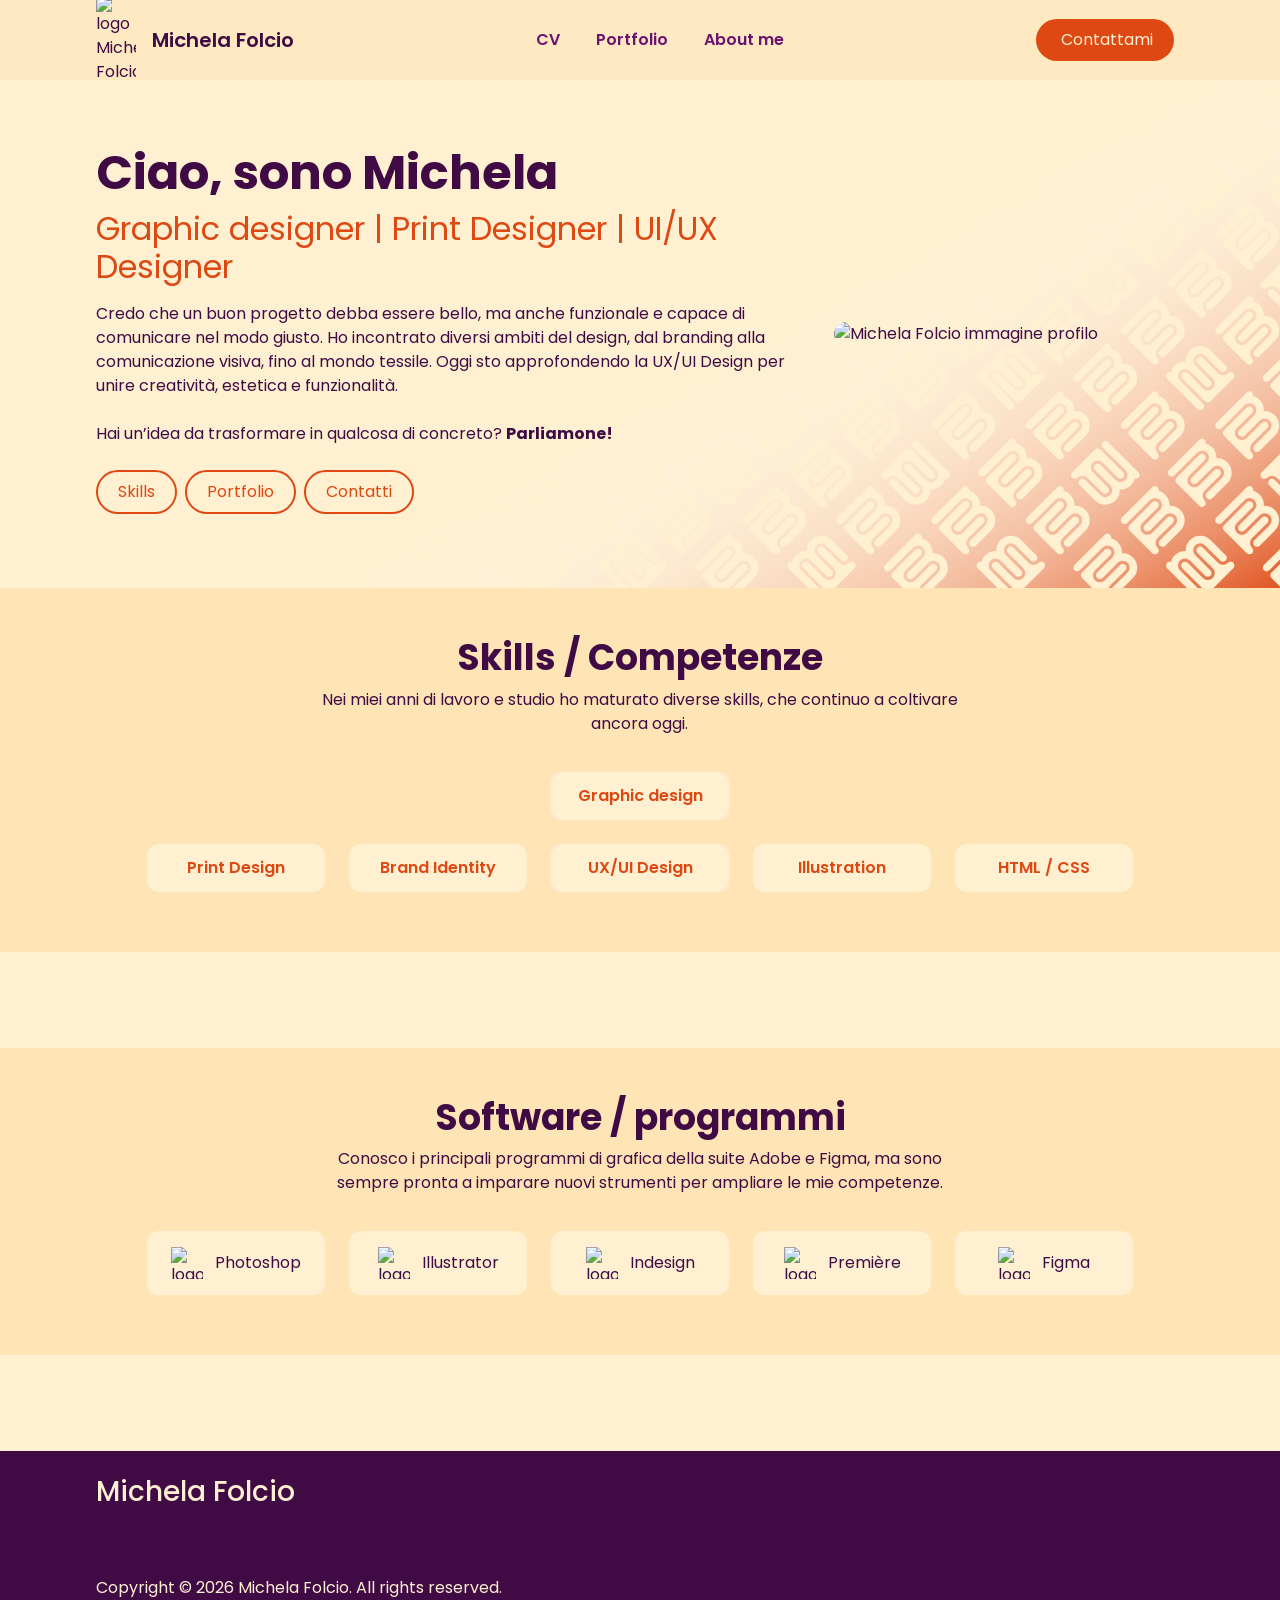
==== Index.html @ 8812cf01 "Aggiornamento portfolio" ====
<!DOCTYPE html>
<html lang="en">
<head>
    <meta charset="UTF-8">
    <meta name="viewport" content="width=device-width, initial-scale=1.0">
    
    <link href="https://cdn.jsdelivr.net/npm/bootstrap@5.3.8/dist/css/bootstrap.min.css" rel="stylesheet" integrity="sha384-sRIl4kxILFvY47J16cr9ZwB07vP4J8+LH7qKQnuqkuIAvNWLzeN8tE5YBujZqJLB" crossorigin="anonymous">

    <link rel="stylesheet" href="assets/scss/styles.css">
    <link rel="preconnect" href="https://fonts.googleapis.com">
    <link rel="preconnect" href="https://fonts.gstatic.com" crossorigin>
    <link href="https://fonts.googleapis.com/css2?family=Poppins:wght@400;600;800&display=swap" rel="stylesheet">
    
    <link rel="stylesheet" href="https://cdnjs.cloudflare.com/ajax/libs/font-awesome/7.0.1/css/all.min.css" integrity="sha512-2SwdPD6INVrV/lHTZbO2nodKhrnDdJK9/kg2XD1r9uGqPo1cUbujc+IYdlYdEErWNu69gVcYgdxlmVmzTWnetw==" crossorigin="anonymous" referrerpolicy="no-referrer" />
    
    <link rel="icon" type="image/png" sizes="16x16"  href="assets/img/favicon-16x16.png">
    <meta name="msapplication-TileColor" content="#ffffff">
    <meta name="theme-color" content="#ffffff">

    <title>Michela Folcio | Portfolio</title>


</head>
<body>
    
    <!-- NAVBAR -->
     <nav>
        <div class="left">
            <img src="assets/img/logo.svg" alt="logo Michela Folcio"/>
            <a href="Index.html">Michela Folcio</a>
        </div>

        <div class="vocimenu">
            <a href="cv/index.html">CV</a>
            <a href="portfolio/index.html">Portfolio</a>
            <a href="aboutme/index.html">About me</a>
        </div>

        <div class="right">

            <a href="#" class="btn mio-bottone">
                <span> <i class="fa-solid fa-envelope"></i> Contattami</span>
            </a>

        </div>

     </nav>

     <main>
        <!--SEZIONE1: Hero-->
        <section class="hero-section">
            <div class="text">
                <h1>Ciao, sono Michela</h1>
                <h2>Graphic designer | Print Designer | UI/UX Designer</h2>
                <p>Credo che un buon progetto debba essere bello, ma anche funzionale e capace di comunicare nel modo giusto.
                    Ho incontrato diversi ambiti del design, dal branding alla comunicazione visiva, fino al mondo tessile.
                    Oggi sto approfondendo la UX/UI Design per unire creatività, estetica e funzionalità. </br></br>

                    Hai un’idea da trasformare in qualcosa di concreto? <strong>Parliamone!</strong></p>
                <div class="links">
                    <a href="#skills">
                        <i class="fa-solid fa-pen"></i>
                        <span>Skills</span>
                    </a>
                    <a href="../portfolio/index.html">
                        <i class="fa-solid fa-briefcase"></i>
                        <span>Portfolio</span>
                    </a>
                    <a href="../contattami/index.html">
                        <i class="fa-solid fa-envelope"></i>
                        <span>Contatti</span>
                    </a>
                </div>
            </div>
            <div class="my-photo">
                <img src="assets/img/profilo lq.jpg" alt="Michela Folcio immagine profilo">
            </div>
        </section>

                <!--SEZIONE2: Skills-->
        <section id="skills" class="sezione-skills">
            <h2> Skills / Competenze </h2>
            <div class="text">
                Nei miei anni di lavoro e studio ho maturato diverse skills, che continuo a coltivare ancora oggi.
            </div>
            <div class="caselle">
                <div class="casella">
                    <h3>Graphic design</h3>
                </div>

            <div class="caselle">
                <div class="casella">
                    <h3>Print Design</h3>
                </div>

            <div class="caselle">
                <div class="casella">
                    <h3>Brand Identity</h3>
                </div>

            <div class="caselle">
                <div class="casella">
                    <h3>UX/UI Design</h3>
                </div>

            <div class="caselle">
                <div class="casella">
                    <h3>Illustration</h3>
                </div>

            <div class="caselle">
                <div class="casella">
                    <h3>HTML / CSS</h3>
                </div>

            </div>
        </section>

        <!--SEZIONE2: Skills-->
        <section id="skills" class="sezione-skills">
            <h2> Software / programmi </h2>
            <div class="text">
                Conosco i principali programmi di grafica della suite Adobe e Figma, ma sono sempre pronta a imparare nuovi strumenti per ampliare le mie competenze.
            </div>
            <div class="caselle">
                <div class="casella">
                    <img src="assets/img/photoshop.png" alt="logo photoshop"/>
                    <span>Photoshop</span>
                </div>

                <div class="casella">
                    <img src="assets/img/illustrator.png" alt="logo illustrator"/>
                    <span>Illustrator</span>
                </div>

                <div class="casella">
                    <img src="assets/img/indesign.png" alt="logo indesign"/>
                    <span>Indesign</span>
                </div>

                <div class="casella">
                    <img src="assets/img/premiere.png" alt="logo première"/>
                    <span>Première</span>
                </div>

                <div class="casella">
                    <img src="assets/img/figma.png" alt="logo figma"/>
                    <span>Figma</span>
                </div>

            </div>
        </section>


     </main>

    <!-- footer -->    
        <footer class="footer">
            <h3>Michela Folcio</h3>
            <div class="social-icons">
                <a href="https://www.instagram.com/mikyfolciodesigner/">
                    <i class="fa-brands fa-instagram"></i>
                </a>

                <a href="https://www.linkedin.com/in/michela-folcio-2abb16b8/">
                    <i class="fa-brands fa-linkedin"></i>
                </a>
                <a href="https://github.com/mikyfolcio">
                    <i class="fa-brands fa-github"></i>
                </a>
                <a href="https://www.behance.net/MichelaF">
                    <i class="fa-brands fa-behance"></i>
                </a>
                </div>
            <p>Copyright © 2026 Michela Folcio. All rights reserved.</p>
        </footer>

    <script src="https://cdn.jsdelivr.net/npm/bootstrap@5.3.8/dist/js/bootstrap.bundle.min.js" integrity="sha384-FKyoEForCGlyvwx9Hj09JcYn3nv7wiPVlz7YYwJrWVcXK/BmnVDxM+D2scQbITxI" crossorigin="anonymous"></script>
</body>
</html>
---- assets/scss/styles.css ----
/*generali*/
* {
  margin: 0;
  padding: 0;
  box-sizing: border-box;
}

h1, h2 {
  font-weight: 700;
}

/*____HOME____*/
html {
  scroll-behavior: smooth;
}

body {
  font-family: "Poppins", sans-serif;
  background-color: #fff0d2;
  color: #400b44;
  max-width: 1920px;
}

a {
  color: #6a1371;
  text-decoration: none;
}

/*NAVBAR*/
nav {
  display: flex;
  justify-content: space-between;
  align-items: center;
  padding: 0 96px;
  height: 80px;
  position: sticky;
  top: 0;
  background-color: #ffe9c2;
}
nav .vocimenu a {
  font-weight: 600;
  padding: 8px 16px;
}
nav .vocimenu a:hover {
  color: #DE4812;
}
nav .left a {
  color: #400b44;
  font-size: 20px;
  font-weight: 600;
}
nav .left {
  display: flex;
  justify-content: right;
  align-items: center;
  gap: 16px;
}
nav .left img {
  width: 40px;
}

nav .right a {
  color: #400b44;
  margin: 0 10px;
}
nav .right a:last-child {
  color: #fff0d2;
  background-color: #DE4812;
  padding: 8px 20px;
  border-radius: 999px;
}
nav .right a:last-child:hover {
  color: #fff0d2;
  background-color: #400b44;
}
nav .right a span {
  margin-left: 4px;
}
nav .right .mio-bottone {
  display: inline-flex;
  align-items: center;
  gap: 8px;
  white-space: nowrap;
  border-radius: 30px;
  padding: 10px 20px;
}

/* SEZIONE 1*/
.hero-section {
  display: flex;
  justify-content: space-between;
  align-items: center;
  padding: 64px 96px;
  gap: 40px;
  background-image: url("/assets/img/sfondotext-02.svg");
  background-repeat: no-repeat;
  background-position: right bottom;
  background-size: auto 120%;
}
.hero-section h1 {
  font-size: 48px;
}
.hero-section .text .links {
  margin-top: 24px;
}
.hero-section .text .links a {
  color: #DE4812;
  display: inline-block;
  padding: 8px 20px;
  border: 2px solid #DE4812;
  border-radius: 999px;
  margin-right: 4px;
  margin-bottom: 10px;
  transition: 0, 5s;
}
.hero-section .text .links a:hover {
  color: #400b44;
  border: 2px solid #400b44;
}
.hero-section .text {
  flex: 8;
}
.hero-section .text h2 {
  font-weight: 400;
  color: #DE4812;
}
.hero-section .text p {
  font-size: 16px;
  margin-top: 16px;
}
.hero-section .my-photo {
  flex: 4;
  display: flex;
  justify-content: right;
}
.hero-section .my-photo img {
  border-radius: 999px;
  width: 350px;
}

/*SEZIONE 2 skills */
.sezione-skills {
  padding: 48px 96px;
  margin-bottom: 96px;
  background-color: #ffe4b5;
}
.sezione-skills h2 {
  text-align: center;
  font-size: 36px;
  margin-bottom: 8px;
}
.sezione-skills .text {
  text-align: center;
  font-size: 16px;
  margin: 0 auto 24px;
  width: 60%;
  display: block;
}
.sezione-skills .caselle {
  display: flex;
  justify-content: center;
  flex-wrap: wrap;
}
.sezione-skills .caselle .casella {
  display: flex;
  justify-content: center;
  align-items: center;
  width: 178px;
  padding: 16px 24px;
  margin: 12px;
  background-color: #fff0d2;
  border-radius: 12px;
  gap: 12px;
}
.sezione-skills .caselle .casella img {
  width: 32px;
  height: 32px;
  -o-object-fit: contain;
     object-fit: contain;
}
.sezione-skills .caselle .casella h3 {
  font-size: 16px;
  font-weight: 600;
  color: #DE4812;
  margin: 0;
  line-height: 1;
}

/*footer*/
.footer {
  padding: 24px 96px;
  background-color: #400b44;
  color: #fff0d2;
}
.footer .social-icons {
  padding: 8px 0;
  display: flex;
  gap: 0px;
}
.footer .social-icons a {
  width: 44px;
  height: 44px;
  display: flex;
  align-items: center;
}
.footer .social-icons i {
  color: #fff0d2;
}
.footer .social-icons i:hover {
  color: #DE4812;
}

/*____CONTATTI____*/
#contattimain {
  padding: 48px 96px;
  margin-bottom: 96px;
  background-color: #ffe4b5;
  display: flex;
  gap: 40px;
}
#contattimain h2 {
  font-size: 36px;
  padding-bottom: 24px;
}

.sezione-contatti {
  margin: 48px auto;
  width: 50%;
}
.sezione-contatti .group {
  display: flex;
  flex-direction: column;
  width: 100%;
}
.sezione-contatti .group .text {
  flex: 3;
}
.sezione-contatti .group form {
  flex: 3;
  display: flex;
  flex-direction: column;
}
.sezione-contatti .group form input, .sezione-contatti .group form textarea {
  font-family: "Poppins", sans-serif;
  border: 2px solid rgb(175, 151, 197);
  padding: 12px;
  margin-bottom: 15px;
  border-radius: 12px;
  outline: none;
  resize: none;
}
.sezione-contatti .group form button {
  font-size: 16px;
  font-family: "Poppins", sans-serif;
  color: #fff0d2;
  background-color: #DE4812;
  border: none;
  height: 50px;
  cursor: pointer;
  border-radius: 12px;
  transition: 0.1s;
}
.sezione-contatti .group form button:hover {
  filter: brightness(0.9);
}

.sezione-social {
  flex: 1;
  margin: 48px auto;
}
.sezione-social a {
  color: #DE4812;
  font-size: 44px;
  transition: 0.1s;
}
.sezione-social a:hover {
  color: #400b44;
}

/*____PORTFOLIO____*/
#sezione-works {
  padding: 48px 96px;
  margin-bottom: 96px;
}
#sezione-works h2 {
  padding: 20px 0;
}
#sezione-works {
  background-image: url("/assets/img/sfondotext-03.png");
  background-repeat: no-repeat;
  background-position: right top;
  background-size: auto 15%;
}

#works h1 {
  padding: 48px 0;
}

.portfolio-slider {
  padding: 48px 0;
  display: flex;
  align-items: center;
  gap: 15px;
}

.portfolio-prev,
.portfolio-next {
  flex-shrink: 0;
  width: 40px;
  height: 40px;
  border-radius: 50%;
  background: #DE4812;
  color: white;
  font-size: 16px;
  font-weight: bold;
  line-height: 1;
  cursor: pointer;
  display: flex;
  align-items: center;
  justify-content: center;
  border: none;
}

.portfolio-prev:disabled,
.portfolio-next:disabled {
  opacity: 0.3;
  cursor: default;
}

.portfolio-track {
  display: flex;
  flex-wrap: nowrap;
  gap: 20px;
  overflow-x: auto;
  overflow-y: hidden;
  scroll-behavior: smooth;
  scrollbar-width: none;
}

.portfolio-track::-webkit-scrollbar {
  display: none;
}

.portfolio-item {
  flex: 0 0 calc((100% - 100px) / 6);
}

.portfolio-item img {
  width: 100%;
}

#graphic-design {
  padding: 48px 0;
}
#graphic-design .container {
  padding: 48px 0;
}

#branding {
  padding: 0 0 48px 0;
}
#branding .container {
  padding: 48px 0;
}

#print-design {
  padding: 0 0 48px 0;
}
#print-design .container {
  padding: 48px 0;
}

#uxuidesign {
  padding: 0 0 48px 0;
}
#uxuidesign .container {
  padding: 48px 0;
}

.project-card {
  width: 100%;
  overflow: hidden;
}

.project-card img {
  display: block;
  width: 100%;
  height: auto;
}

@media (max-width: 991px) {
  .portfolio-item {
    flex: 0 0 calc((100% - 40px) / 3);
  }
}
@media (max-width: 767px) {
  .portfolio-item {
    flex: 0 0 calc((100% - 20px) / 2);
  }
}
/*____CV____*/
#cv {
  background-image: url("/assets/img/sfondotext-03.png");
  background-repeat: no-repeat;
  background-position: right top;
  background-size: auto 39%;
}
#cv .cv-container {
  padding: 48px 96px;
}
#cv .cv-container h2 {
  color: #DE4812;
  padding: 4px 0;
}
#cv .cv-container p {
  padding: 4px 0;
}
#cv .cv-container p.data {
  color: #DE4812;
  font-weight: 600;
}
#cv .cv-container h3 {
  font-weight: 600;
  font-size: 20px;
}
#cv .cv-container h4 {
  padding-bottom: 8px;
  font-weight: 400;
  font-size: 16px;
}

.blocco {
  margin: 48px 0;
}

/* MEDIA QUERIES */
@media (max-width: 992px) {
  /*sezione1*/
  .hero-section {
    flex-direction: column-reverse;
  }
  .hero-section h1 {
    font-size: 32px;
  }
  .my-photo img {
    width: 200px;
  }
  /*sezione-contatti*/
  #contattimain {
    flex-direction: column;
  }
  .sezione-contatti {
    width: 100%;
  }
  .sezione-contatti .group {
    flex-direction: column;
  }
}
@media (max-width: 768px) {
  /*navbar*/
  nav {
    padding: 0 20px;
  }
  nav .right a {
    font-size: 22px;
  }
  nav .right a:last-child {
    color: #400b44;
    background-color: transparent;
    padding: 0;
  }
  nav .right a span {
    display: none;
  }
  /*hero*/
  .hero-section {
    padding: 16px 32px;
  }
  .hero-section .text h1 {
    font-size: 24px;
  }
  /*skill section*/
  .sezione-skills {
    padding: 16px 32px;
  }
  .sezione-skills h2 {
    font-size: 24px;
  }
  .sezione-skills .caselle .casella span {
    font-size: 14px;
  }
  .sezione-skills .caselle .skill {
    color: #DE4812;
  }
  /*sezione contatti*/
  .sezione-contatti {
    padding: 0 32px;
  }
  .sezione-contatti h2 {
    font-size: 24px;
  }
}/*# sourceMappingURL=styles.css.map */
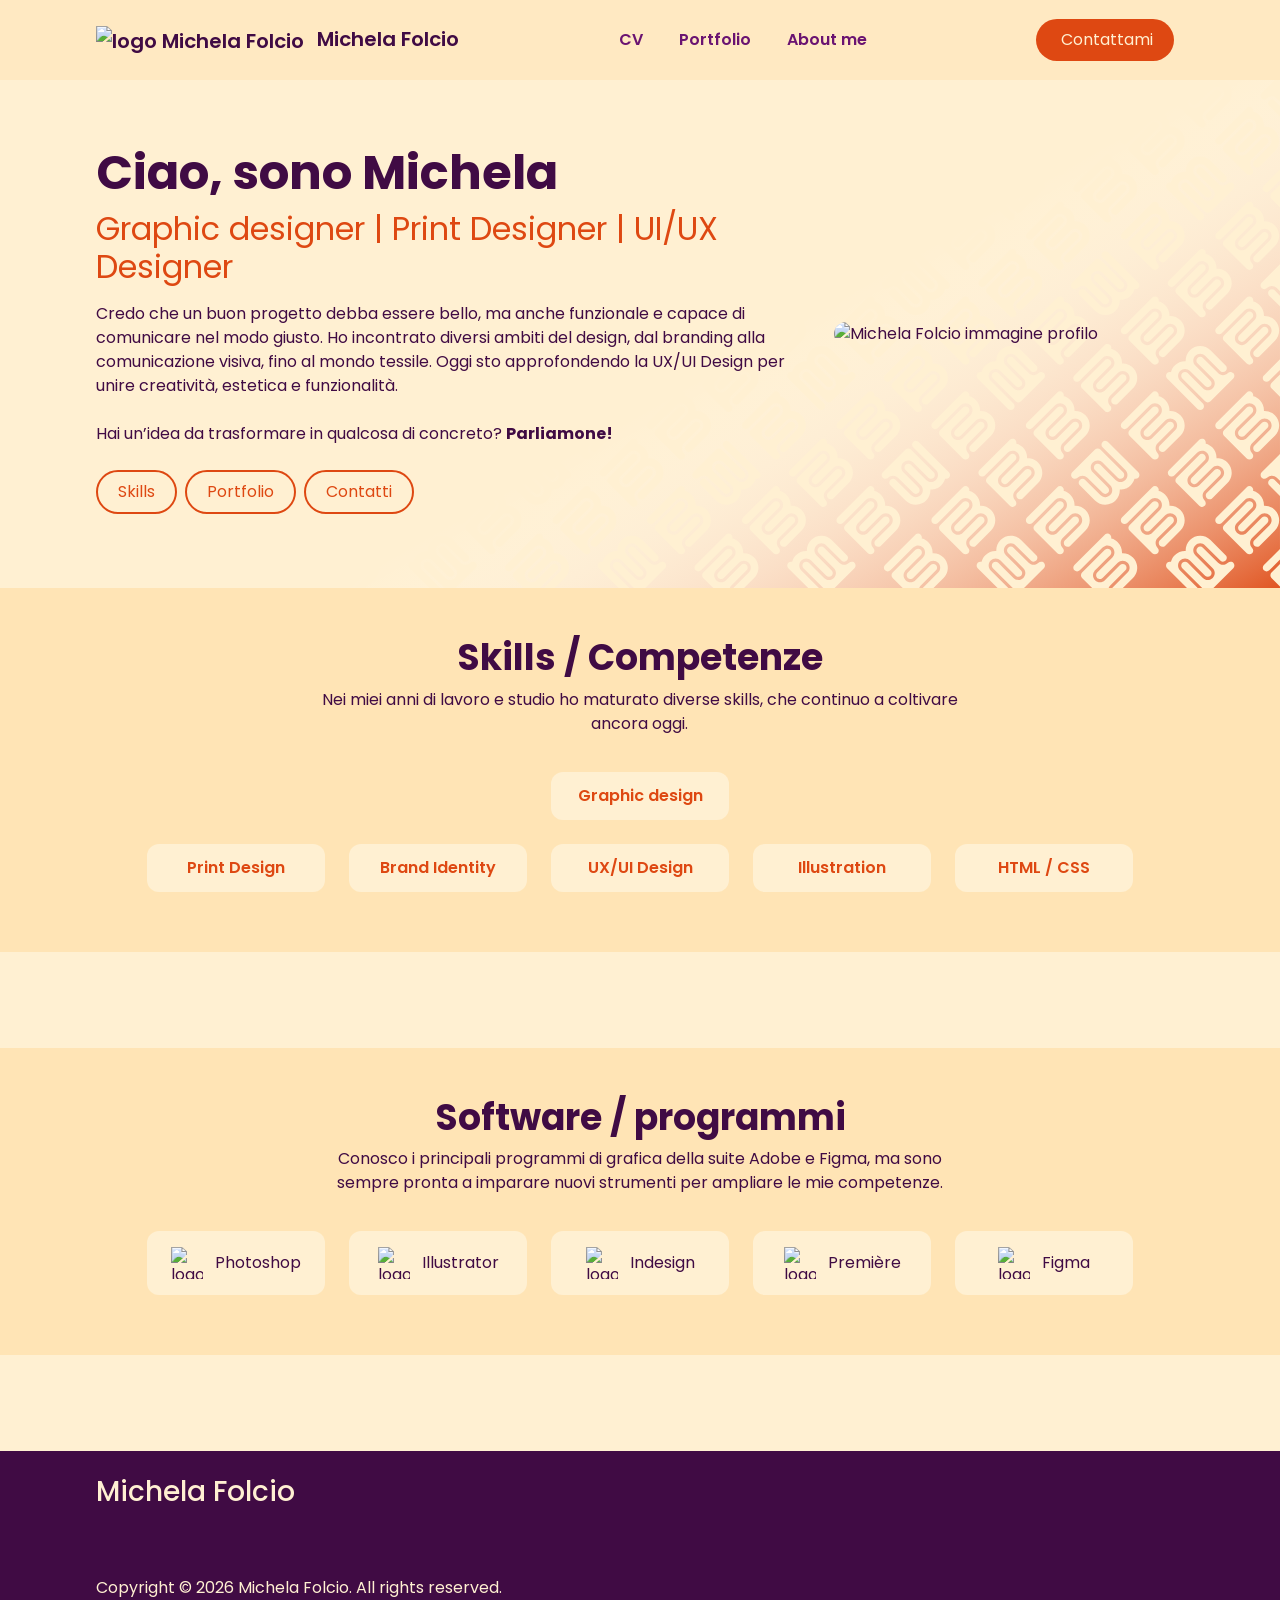
==== commit 1c8577db: "Aggiornamenti img" ====
--- a/Index.html
+++ b/Index.html
@@ -13,9 +13,15 @@
     
     <link rel="stylesheet" href="https://cdnjs.cloudflare.com/ajax/libs/font-awesome/7.0.1/css/all.min.css" integrity="sha512-2SwdPD6INVrV/lHTZbO2nodKhrnDdJK9/kg2XD1r9uGqPo1cUbujc+IYdlYdEErWNu69gVcYgdxlmVmzTWnetw==" crossorigin="anonymous" referrerpolicy="no-referrer" />
     
-    <link rel="icon" type="image/png" sizes="16x16"  href="assets/img/favicon-16x16.png">
+    <link rel="icon" type="image/png" sizes="16x16"  href="/assets/img/favicon-16x16.png">
     <meta name="msapplication-TileColor" content="#ffffff">
     <meta name="theme-color" content="#ffffff">
+
+    <meta property="og:title" content="Michela Folcio — Graphic Designer">
+    <meta property="og:description" content="Sito portfolio di Michela Folcio, graphic designer.">
+    <meta property="og:image" content="/assets/img/imgopengraph.png">
+    <meta property="og:url" content="https://www.tuosito.it/">
+    <meta property="og:type" content="website">
 
     <title>Michela Folcio | Portfolio</title>
 
@@ -26,8 +32,9 @@
     <!-- NAVBAR -->
      <nav>
         <div class="left">
-            <img src="assets/img/logo.svg" alt="logo Michela Folcio"/>
-            <a href="Index.html">Michela Folcio</a>
+            <a href="Index.html">
+            <img src="/assets/img/logo.svg" alt="logo Michela Folcio"/>
+            Michela Folcio</a>
         </div>
 
         <div class="vocimenu">
@@ -38,7 +45,7 @@
 
         <div class="right">
 
-            <a href="#" class="btn mio-bottone">
+            <a href="/contattami/index.html" class="btn mio-bottone">
                 <span> <i class="fa-solid fa-envelope"></i> Contattami</span>
             </a>
 
@@ -58,15 +65,15 @@
 
                     Hai un’idea da trasformare in qualcosa di concreto? <strong>Parliamone!</strong></p>
                 <div class="links">
-                    <a href="#skills">
+                    <a href="#skills" class="btn btn-primary">
                         <i class="fa-solid fa-pen"></i>
                         <span>Skills</span>
                     </a>
-                    <a href="../portfolio/index.html">
+                    <a href="../portfolio/index.html" class="btn btn-primary">
                         <i class="fa-solid fa-briefcase"></i>
                         <span>Portfolio</span>
                     </a>
-                    <a href="../contattami/index.html">
+                    <a href="../contattami/index.html" class="btn btn-primary">
                         <i class="fa-solid fa-envelope"></i>
                         <span>Contatti</span>
                     </a>
--- a/assets/scss/styles.css
+++ b/assets/scss/styles.css
@@ -57,6 +57,7 @@
 }
 nav .left img {
   width: 40px;
+  margin-right: 8px;
 }
 
 nav .right a {
@@ -112,6 +113,7 @@
   margin-right: 4px;
   margin-bottom: 10px;
   transition: 0, 5s;
+  background-color: transparent;
 }
 .hero-section .text .links a:hover {
   color: #400b44;
@@ -263,6 +265,11 @@
 .sezione-contatti .group form button:hover {
   filter: brightness(0.9);
 }
+.sezione-contatti #form-message {
+  margin-top: 16px;
+  font-size: 16px;
+  text-align: center;
+}
 
 .sezione-social {
   flex: 1;
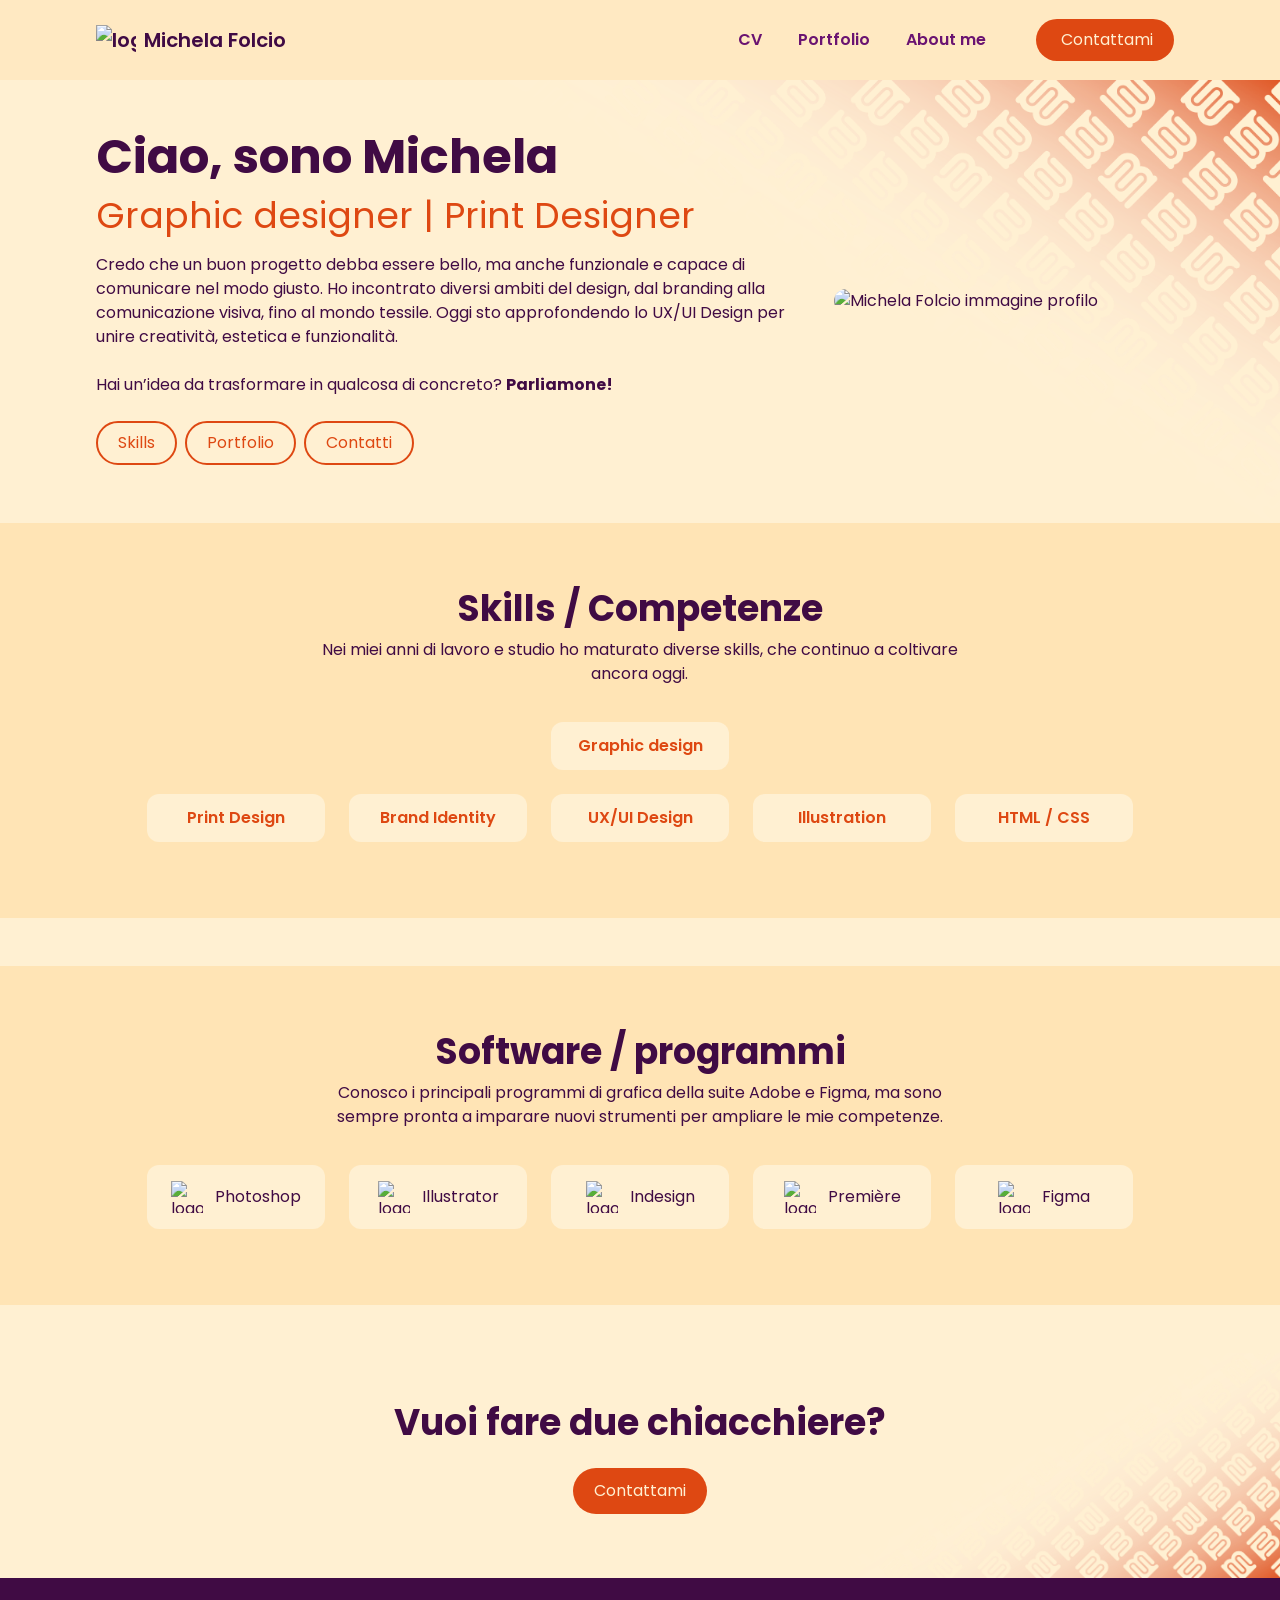
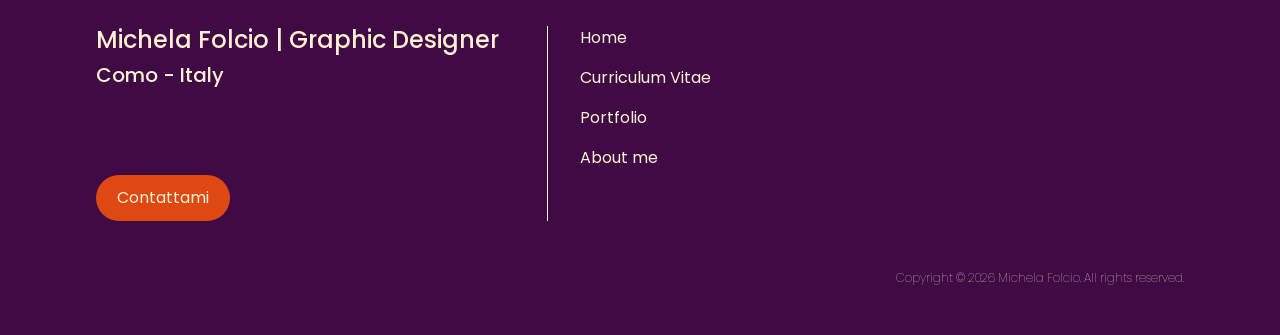
==== commit 4a8ebce1: "modifiche footer e queries" ====
--- a/Index.html
+++ b/Index.html
@@ -32,25 +32,27 @@
     <!-- NAVBAR -->
      <nav>
         <div class="left">
-            <a href="Index.html">
+            <a class="navbar-brand" href="Index.html">
             <img src="/assets/img/logo.svg" alt="logo Michela Folcio"/>
-            Michela Folcio</a>
+            <p>Michela Folcio</p></a>
         </div>
 
-        <div class="vocimenu">
-            <a href="cv/index.html">CV</a>
-            <a href="portfolio/index.html">Portfolio</a>
-            <a href="aboutme/index.html">About me</a>
+        <button class="mobile-menu-toggle" type="button" aria-expanded="false" aria-controls="site-menu">
+            <i class="fa-solid fa-bars"></i>
+        </button>
+
+        <div class="nav-menu" id="site-menu">
+            <div class="vocimenu">
+                <a href="cv/index.html">CV</a>
+                <a href="portfolio/index.html">Portfolio</a>
+                <a href="aboutme/index.html">About me</a>
+            </div>
+            <div class="bottone-contatti">
+                <a href="/contattami/index.html" class="btn mio-bottone">
+                    <span><i class="fa-solid fa-envelope"></i> Contattami</span>
+                </a>
+            </div>
         </div>
-
-        <div class="right">
-
-            <a href="/contattami/index.html" class="btn mio-bottone">
-                <span> <i class="fa-solid fa-envelope"></i> Contattami</span>
-            </a>
-
-        </div>
-
      </nav>
 
      <main>
@@ -58,10 +60,10 @@
         <section class="hero-section">
             <div class="text">
                 <h1>Ciao, sono Michela</h1>
-                <h2>Graphic designer | Print Designer | UI/UX Designer</h2>
+                <h2 id="sottotitolo">Graphic designer | Print Designer</h2>
                 <p>Credo che un buon progetto debba essere bello, ma anche funzionale e capace di comunicare nel modo giusto.
                     Ho incontrato diversi ambiti del design, dal branding alla comunicazione visiva, fino al mondo tessile.
-                    Oggi sto approfondendo la UX/UI Design per unire creatività, estetica e funzionalità. </br></br>
+                    Oggi sto approfondendo lo UX/UI Design per unire creatività, estetica e funzionalità. </br></br>
 
                     Hai un’idea da trasformare in qualcosa di concreto? <strong>Parliamone!</strong></p>
                 <div class="links">
@@ -158,30 +160,61 @@
             </div>
         </section>
 
+        <section id="contatti" class="contatti">
+            <h2> Vuoi fare due chiacchiere? </h2>
+        
+            <div class="bottone-contatti">
+                <a href="/contattami/index.html" class="btn mio-bottone">
+                <span> <i class="fa-solid fa-envelope"></i> Contattami</span>
+                </a>
+            </div>
+
 
      </main>
 
     <!-- footer -->    
         <footer class="footer">
-            <h3>Michela Folcio</h3>
-            <div class="social-icons">
-                <a href="https://www.instagram.com/mikyfolciodesigner/">
-                    <i class="fa-brands fa-instagram"></i>
+            <div class="footer-left">
+                <h4>Michela Folcio | Graphic Designer</h4>
+                <h5>Como - Italy</h5>
+                
+                <div class="social-icons">
+                    <a href="https://www.instagram.com/mikyfolciodesigner/">
+                        <i class="fa-brands fa-instagram"></i>
+                    </a>
+
+                    <a href="https://www.linkedin.com/in/michela-folcio-2abb16b8/">
+                        <i class="fa-brands fa-linkedin"></i>
+                    </a>
+
+                    <a href="https://github.com/mikyfolcio">
+                        <i class="fa-brands fa-github"></i>
+                    </a>
+
+                    <a href="https://www.behance.net/MichelaF">
+                        <i class="fa-brands fa-behance"></i>
+                    </a>
+                </div>
+
+                                <div class="bottone-contatti-footer">
+                <a href="/contattami/index.html" class="btn mio-bottone">
+                <span> <i class="fa-solid fa-envelope"></i> Contattami</span>
                 </a>
-
-                <a href="https://www.linkedin.com/in/michela-folcio-2abb16b8/">
-                    <i class="fa-brands fa-linkedin"></i>
-                </a>
-                <a href="https://github.com/mikyfolcio">
-                    <i class="fa-brands fa-github"></i>
-                </a>
-                <a href="https://www.behance.net/MichelaF">
-                    <i class="fa-brands fa-behance"></i>
-                </a>
-                </div>
-            <p>Copyright © 2026 Michela Folcio. All rights reserved.</p>
+            </div>
+
+
+            </div>
+
+            <div class="footer-right">
+                <a href="/Index.html"> Home </a>
+                <a href="/cv/index.html"> Curriculum Vitae </a>
+                <a href="/portfolio/index.html"> Portfolio </a>
+                <a href="/aboutme/index.html"> About me </a>
+            </div>
+            <p class="copyright">Copyright © 2026 Michela Folcio. All rights reserved.</p>
         </footer>
 
     <script src="https://cdn.jsdelivr.net/npm/bootstrap@5.3.8/dist/js/bootstrap.bundle.min.js" integrity="sha384-FKyoEForCGlyvwx9Hj09JcYn3nv7wiPVlz7YYwJrWVcXK/BmnVDxM+D2scQbITxI" crossorigin="anonymous"></script>
+    <script src="assets/javascript/script.js"></script>
 </body>
 </html> 
--- a/assets/scss/styles.css
+++ b/assets/scss/styles.css
@@ -9,7 +9,6 @@
   font-weight: 700;
 }
 
-/*____HOME____*/
 html {
   scroll-behavior: smooth;
 }
@@ -37,47 +36,67 @@
   top: 0;
   background-color: #ffe9c2;
 }
+nav .nav-menu {
+  display: flex;
+  align-items: center;
+  gap: 24px;
+}
+nav .mobile-menu-toggle {
+  display: none;
+}
 nav .vocimenu a {
   font-weight: 600;
   padding: 8px 16px;
 }
 nav .vocimenu a:hover {
   color: #DE4812;
+  background-color: #ffdc9f;
+  border-radius: 24px;
+}
+nav .left {
+  display: flex;
+  justify-content: right;
+  align-items: center;
+  gap: 16px;
+}
+nav .left .navbar-brand {
+  display: flex;
+  align-items: center;
+  flex-direction: row;
+  height: 100%;
+}
+nav .left .navbar-brand p {
+  display: flex;
+  align-items: center;
+  margin: 0;
 }
 nav .left a {
   color: #400b44;
   font-size: 20px;
   font-weight: 600;
 }
-nav .left {
-  display: flex;
-  justify-content: right;
-  align-items: center;
-  gap: 16px;
-}
 nav .left img {
   width: 40px;
   margin-right: 8px;
 }
 
-nav .right a {
-  color: #400b44;
+nav .bottone-contatti a {
   margin: 0 10px;
 }
-nav .right a:last-child {
+nav .bottone-contatti a:last-child {
   color: #fff0d2;
   background-color: #DE4812;
   padding: 8px 20px;
   border-radius: 999px;
 }
-nav .right a:last-child:hover {
+nav .bottone-contatti a:last-child:hover {
   color: #fff0d2;
   background-color: #400b44;
 }
-nav .right a span {
+nav .bottone-contatti a span {
   margin-left: 4px;
 }
-nav .right .mio-bottone {
+nav .bottone-contatti .mio-bottone {
   display: inline-flex;
   align-items: center;
   gap: 8px;
@@ -86,20 +105,36 @@
   padding: 10px 20px;
 }
 
-/* SEZIONE 1*/
+/*___MAIN___*/
+section {
+  padding: 48px 96px;
+}
+section #sottotitolo {
+  text-align: left;
+}
+section h2 {
+  font-size: 36px;
+  margin-bottom: 8px;
+  text-align: left;
+}
+
+/* HOME - SEZIONE 1*/
 .hero-section {
   display: flex;
   justify-content: space-between;
   align-items: center;
-  padding: 64px 96px;
   gap: 40px;
-  background-image: url("/assets/img/sfondotext-02.svg");
+  margin-top: 0px;
+  background-image: url("/assets/img/sfondotext-03.png");
   background-repeat: no-repeat;
-  background-position: right bottom;
+  background-position: right top;
   background-size: auto 120%;
 }
 .hero-section h1 {
   font-size: 48px;
+}
+.hero-section h2 {
+  align-items: center;
 }
 .hero-section .text .links {
   margin-top: 24px;
@@ -134,22 +169,34 @@
   flex: 4;
   display: flex;
   justify-content: right;
+  align-items: center;
 }
 .hero-section .my-photo img {
   border-radius: 999px;
   width: 350px;
 }
-
-/*SEZIONE 2 skills */
+.hero-section .fotoaboutme {
+  flex: 0 0 33.333%;
+  max-width: 33.333%;
+  min-width: 0;
+  display: flex;
+  justify-content: right;
+  align-items: center;
+}
+.hero-section .fotoaboutme img {
+  width: 100%;
+  max-width: 100%;
+  height: auto;
+}
+
+/*HOME - SEZIONE 2 skills */
 .sezione-skills {
-  padding: 48px 96px;
-  margin-bottom: 96px;
+  margin-bottom: 48px;
+  padding: 64px 96px;
   background-color: #ffe4b5;
 }
 .sezione-skills h2 {
   text-align: center;
-  font-size: 36px;
-  margin-bottom: 8px;
 }
 .sezione-skills .text {
   text-align: center;
@@ -188,31 +235,107 @@
   line-height: 1;
 }
 
-/*footer*/
+.contatti {
+  display: flex;
+  flex-direction: column;
+  align-items: center;
+  margin-top: 24px;
+  background-image: url("/assets/img/sfondotext-02.png");
+  background-repeat: no-repeat;
+  background-position: right bottom;
+  background-size: auto 140%;
+}
+.contatti a {
+  color: white;
+}
+
+.contatti .bottone-contatti {
+  display: flex;
+  align-items: center;
+  justify-content: center;
+  text-align: center;
+  margin: 16px;
+}
+.contatti .bottone-contatti .mio-bottone {
+  display: inline-flex;
+  align-items: center;
+  justify-content: center;
+  gap: 8px;
+  white-space: nowrap;
+  color: #fff0d2;
+  background-color: #DE4812;
+  padding: 10px 20px;
+  border-radius: 30px;
+}
+.contatti .bottone-contatti .mio-bottone:hover {
+  color: #fff0d2;
+  background-color: #6a1371;
+}
+
+/*___FOOTER___*/
 .footer {
-  padding: 24px 96px;
+  padding: 48px 96px;
   background-color: #400b44;
   color: #fff0d2;
-}
-.footer .social-icons {
-  padding: 8px 0;
+  display: flex;
+  flex-direction: row;
+  flex-wrap: wrap;
+  gap: 48px;
+}
+
+.footer-right {
+  display: flex;
+  flex-direction: column;
+  gap: 16px;
+  border-left: 1px solid #fff0d2;
+  padding: 0 32px;
+}
+.footer-right a {
+  color: #fff0d2;
+}
+.footer-right a:hover {
+  color: #ff8133;
+}
+
+.copyright {
+  flex-basis: 100%;
+  margin: 0;
+  font-size: 12px;
+  font-weight: 100;
+  text-align: right;
+}
+
+.footer-left .bottone-contatti-footer .mio-bottone {
+  display: inline-flex;
+  align-items: center;
+  gap: 8px;
+  white-space: nowrap;
+  color: #fff0d2;
+  background-color: #DE4812;
+  padding: 10px 20px;
+  border-radius: 30px;
+}
+.footer-left .bottone-contatti-footer .mio-bottone:hover {
+  color: #fff0d2;
+  background-color: #6a1371;
+}
+
+.social-icons {
+  margin: 32px 0;
   display: flex;
   gap: 0px;
 }
-.footer .social-icons a {
-  width: 44px;
-  height: 44px;
-  display: flex;
-  align-items: center;
-}
-.footer .social-icons i {
-  color: #fff0d2;
-}
-.footer .social-icons i:hover {
-  color: #DE4812;
-}
-
-/*____CONTATTI____*/
+.social-icons i {
+  padding-right: 24px;
+  color: #fff0d2;
+  width: 100%;
+  height: 100%;
+}
+.social-icons i:hover {
+  color: #ff8133;
+}
+
+/*____ PAGINA_CONTATTI____*/
 #contattimain {
   padding: 48px 96px;
   margin-bottom: 96px;
@@ -284,9 +407,9 @@
   color: #400b44;
 }
 
-/*____PORTFOLIO____*/
+/*____ PAGINA_PORTFOLIO____*/
 #sezione-works {
-  padding: 48px 96px;
+  padding: 48px 0;
   margin-bottom: 96px;
 }
 #sezione-works h2 {
@@ -378,7 +501,7 @@
 }
 
 #uxuidesign {
-  padding: 0 0 48px 0;
+  padding: 48px 96px;
 }
 #uxuidesign .container {
   padding: 48px 0;
@@ -395,17 +518,7 @@
   height: auto;
 }
 
-@media (max-width: 991px) {
-  .portfolio-item {
-    flex: 0 0 calc((100% - 40px) / 3);
-  }
-}
-@media (max-width: 767px) {
-  .portfolio-item {
-    flex: 0 0 calc((100% - 20px) / 2);
-  }
-}
-/*____CV____*/
+/*____PAGINA_CV____*/
 #cv {
   background-image: url("/assets/img/sfondotext-03.png");
   background-repeat: no-repeat;
@@ -413,11 +526,12 @@
   background-size: auto 39%;
 }
 #cv .cv-container {
-  padding: 48px 96px;
+  padding: 48px 0;
 }
 #cv .cv-container h2 {
   color: #DE4812;
   padding: 4px 0;
+  text-align: left;
 }
 #cv .cv-container p {
   padding: 4px 0;
@@ -440,9 +554,14 @@
   margin: 48px 0;
 }
 
+/*___PAGINA - ABOUTME___*/
+.titoletto {
+  margin-top: 48px;
+}
+
 /* MEDIA QUERIES */
 @media (max-width: 992px) {
-  /*sezione1*/
+  /*HOME - sezione1*/
   .hero-section {
     flex-direction: column-reverse;
   }
@@ -452,7 +571,14 @@
   .my-photo img {
     width: 200px;
   }
-  /*sezione-contatti*/
+  .fotoaboutme {
+    flex: 0 0 auto;
+    max-width: 100%;
+  }
+  .fotoaboutme img {
+    width: 200px;
+  }
+  /*HOME - sezione-contatti*/
   #contattimain {
     flex-direction: column;
   }
@@ -461,35 +587,119 @@
   }
   .sezione-contatti .group {
     flex-direction: column;
+  }
+  /*PAGINA - PORTFOLIO*/
+  .portfolio-item {
+    flex: 0 0 calc((100% - 40px) / 3);
   }
 }
 @media (max-width: 768px) {
   /*navbar*/
   nav {
     padding: 0 20px;
-  }
-  nav .right a {
-    font-size: 22px;
-  }
-  nav .right a:last-child {
+    position: sticky;
+  }
+  nav .left {
+    position: absolute;
+    left: 50%;
+    transform: translateX(-50%);
+  }
+  nav .mobile-menu-toggle {
+    display: block;
+    margin-left: auto;
+    border: 0;
+    padding: 8px;
     color: #400b44;
     background-color: transparent;
+    font-size: 22px;
+    cursor: pointer;
+  }
+  nav .nav-menu {
+    display: none;
+    position: absolute;
+    top: 80px;
+    left: 0;
+    right: 0;
+    z-index: 10;
+    flex-direction: column;
+    align-items: stretch;
+    gap: 8px;
+    padding: 20px;
+    background-color: #ffe9c2;
+    box-shadow: 0 8px 16px rgba(64, 11, 68, 0.12);
+  }
+  nav.menu-open .nav-menu {
+    display: flex;
+  }
+  nav .vocimenu {
+    display: flex;
+    flex-direction: column;
+    gap: 8px;
+  }
+  nav .vocimenu a {
+    padding: 8px 0;
+  }
+  nav .left .navbar-brand p {
+    display: none;
+  }
+  nav .bottone-contatti a {
+    display: inline-flex;
+    margin: 0;
+  }
+  .footer {
+    padding: 32px;
+    flex-direction: column;
+    gap: 32px;
+  }
+  .footer .footer-left,
+  .footer .footer-right {
+    width: 100%;
+  }
+  .footer .footer-left .bottone-contatti-footer {
+    width: 100%;
+  }
+  .footer .footer-left .bottone-contatti-footer .mio-bottone {
+    display: flex;
+    width: 100%;
+    justify-content: center;
+  }
+  .footer .footer-right {
+    border-left: 0;
     padding: 0;
   }
-  nav .right a span {
-    display: none;
-  }
-  /*hero*/
-  .hero-section {
+  /*HOME - sezione1*/
+  section {
     padding: 16px 32px;
   }
-  .hero-section .text h1 {
+  #contattimain,
+  #uxuidesign {
+    padding: 16px 32px;
+  }
+  .contatti .bottone-contatti {
+    width: 100%;
+    margin: 16px 0;
+  }
+  .contatti .bottone-contatti .mio-bottone {
+    width: 100%;
+  }
+  .sezione-skills {
+    padding: 32px;
+  }
+  .sezione-skills .text {
+    width: 100%;
+    margin-left: 0;
+    margin-right: 0;
+  }
+  .text {
+    text-align: left;
+    font-size: 14px;
+    width: 100%;
+    display: block;
+  }
+  h1 {
     font-size: 24px;
   }
-  /*skill section*/
-  .sezione-skills {
-    padding: 16px 32px;
-  }
+  /*HOME - sezione skills*/
   .sezione-skills h2 {
     font-size: 24px;
   }
@@ -499,11 +709,15 @@
   .sezione-skills .caselle .skill {
     color: #DE4812;
   }
-  /*sezione contatti*/
+  /*PAGINA - CONTATTI*/
   .sezione-contatti {
     padding: 0 32px;
   }
   .sezione-contatti h2 {
     font-size: 24px;
   }
+  /*PAGINA - PORTFOLIO*/
+  .portfolio-item {
+    flex: 0 0 calc((100% - 20px) / 2);
+  }
 }/*# sourceMappingURL=styles.css.map */
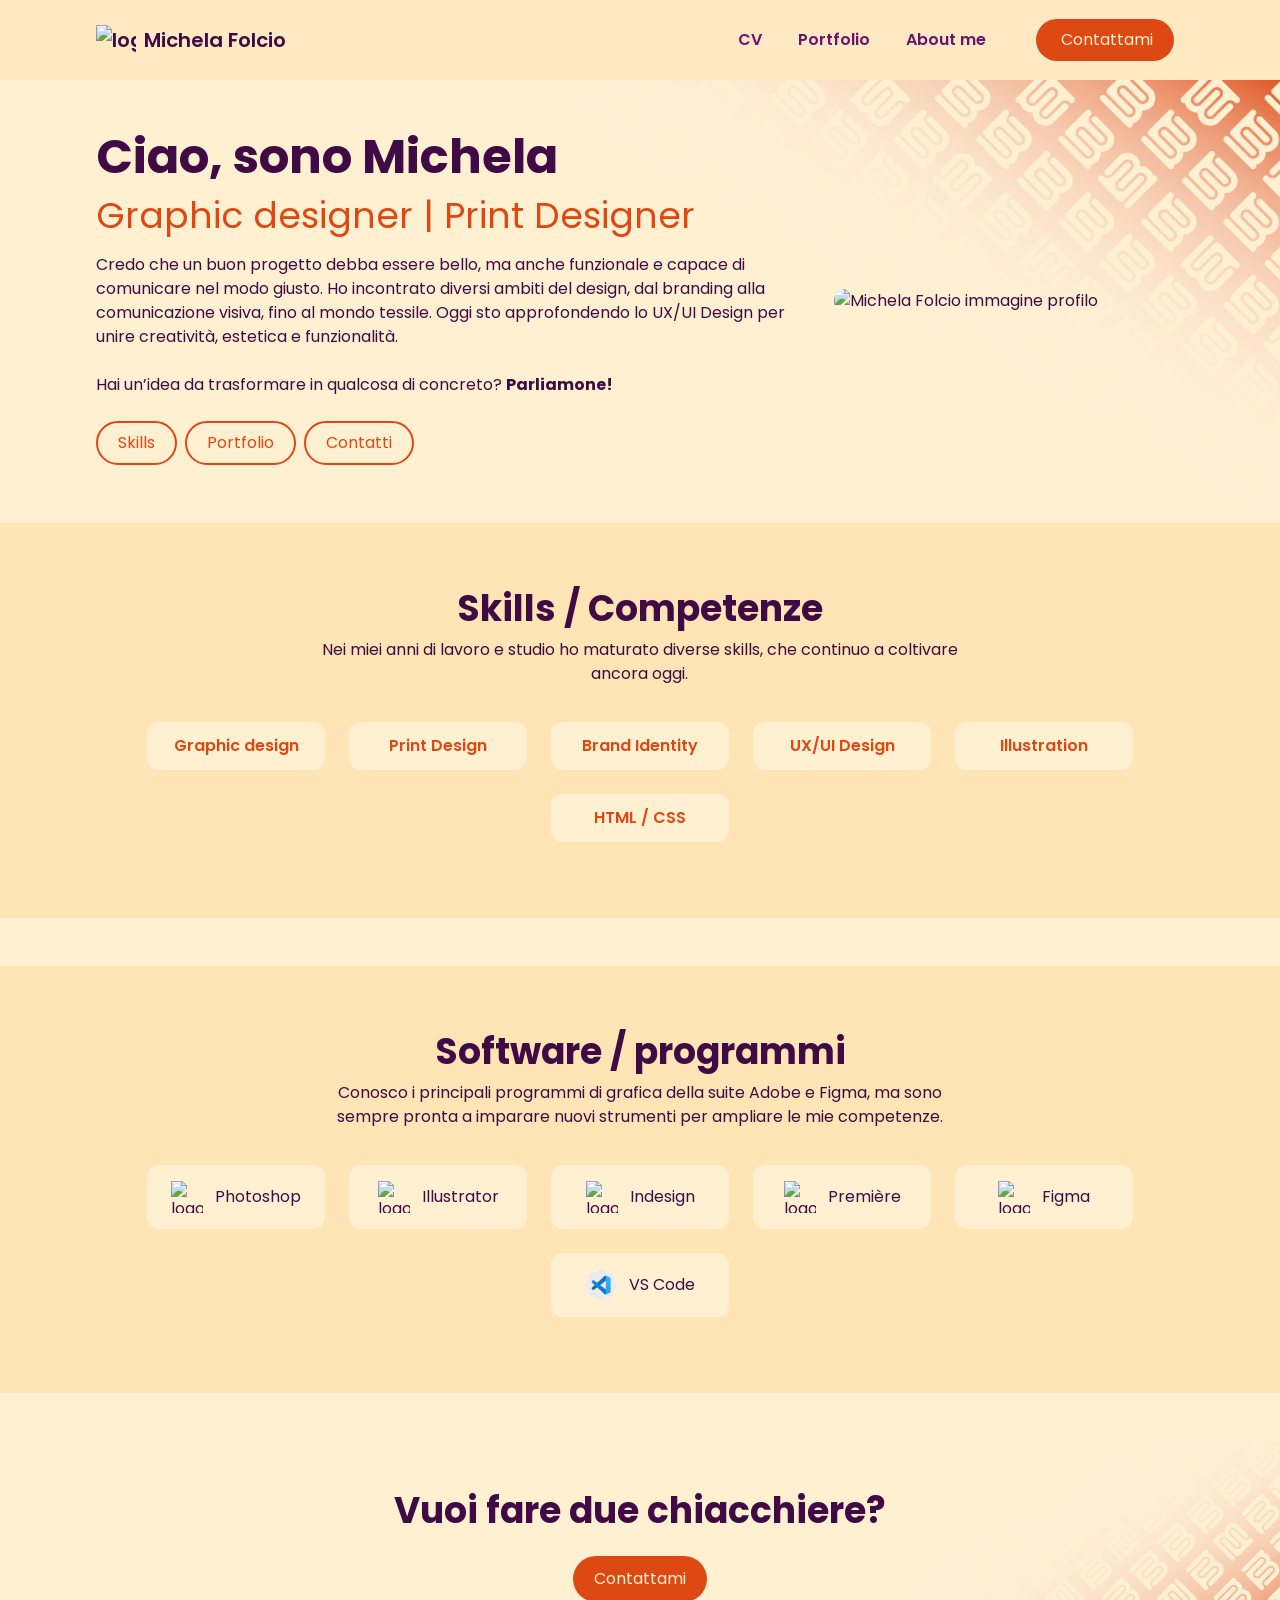
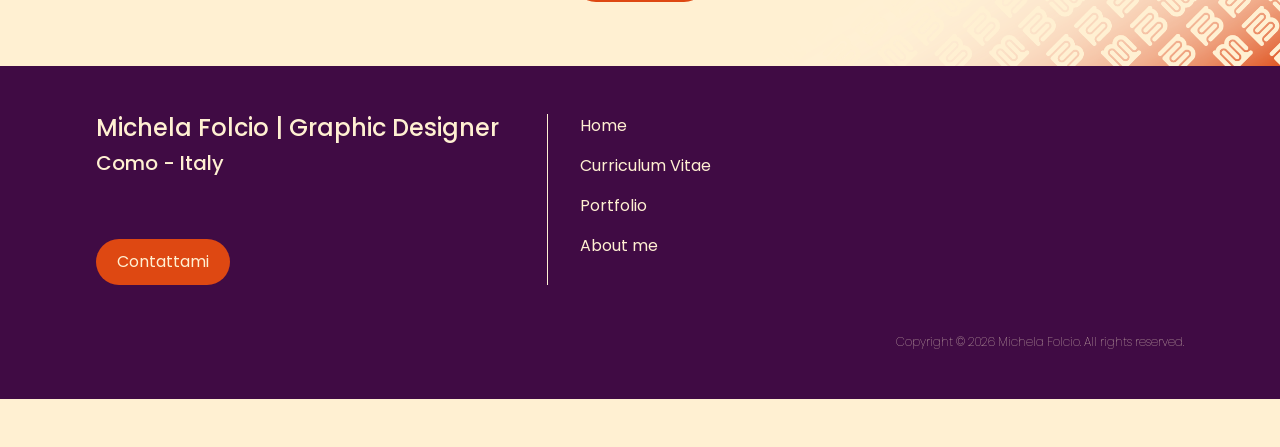
==== commit e4746ad8: "modifiche responsive" ====
--- a/Index.html
+++ b/Index.html
@@ -97,27 +97,22 @@
                     <h3>Graphic design</h3>
                 </div>
 
-            <div class="caselle">
                 <div class="casella">
                     <h3>Print Design</h3>
                 </div>
 
-            <div class="caselle">
                 <div class="casella">
                     <h3>Brand Identity</h3>
                 </div>
 
-            <div class="caselle">
                 <div class="casella">
                     <h3>UX/UI Design</h3>
                 </div>
 
-            <div class="caselle">
                 <div class="casella">
                     <h3>Illustration</h3>
                 </div>
 
-            <div class="caselle">
                 <div class="casella">
                     <h3>HTML / CSS</h3>
                 </div>
@@ -125,8 +120,8 @@
             </div>
         </section>
 
-        <!--SEZIONE2: Skills-->
-        <section id="skills" class="sezione-skills">
+        <!--SEZIONE3: Software-->
+        <section id="software" class="sezione-skills">
             <h2> Software / programmi </h2>
             <div class="text">
                 Conosco i principali programmi di grafica della suite Adobe e Figma, ma sono sempre pronta a imparare nuovi strumenti per ampliare le mie competenze.
@@ -155,6 +150,11 @@
                 <div class="casella">
                     <img src="assets/img/figma.png" alt="logo figma"/>
                     <span>Figma</span>
+                </div>
+
+                <div class="casella">
+                    <img src="assets/img/vscode.png" alt="logo VS code"/>
+                    <span>VS Code</span>
                 </div>
 
             </div>
--- a/assets/scss/styles.css
+++ b/assets/scss/styles.css
@@ -243,7 +243,7 @@
   background-image: url("/assets/img/sfondotext-02.png");
   background-repeat: no-repeat;
   background-position: right bottom;
-  background-size: auto 140%;
+  background-size: auto 160%;
 }
 .contatti a {
   color: white;
@@ -320,26 +320,31 @@
   background-color: #6a1371;
 }
 
-.social-icons {
+.footer .social-icons {
   margin: 32px 0;
   display: flex;
   gap: 0px;
 }
-.social-icons i {
+.footer .social-icons i {
   padding-right: 24px;
   color: #fff0d2;
-  width: 100%;
+  width: auto;
+  font-size: 32px;
   height: 100%;
 }
-.social-icons i:hover {
+.footer .social-icons i:hover {
   color: #ff8133;
 }
 
 /*____ PAGINA_CONTATTI____*/
 #contattimain {
-  padding: 48px 96px;
+  padding: 48px 0;
   margin-bottom: 96px;
   background-color: #ffe4b5;
+  background-image: url("/assets/img/sfondotext-03.png");
+  background-repeat: no-repeat;
+  background-position: right top;
+  background-size: auto 120%;
   display: flex;
   gap: 40px;
 }
@@ -402,6 +407,12 @@
   color: #DE4812;
   font-size: 44px;
   transition: 0.1s;
+}
+.sezione-social .social-icons i {
+  color: #DE4812;
+}
+.sezione-social .social-icons i:hover {
+  color: #400b44;
 }
 .sezione-social a:hover {
   color: #400b44;
@@ -480,21 +491,21 @@
 }
 
 #graphic-design {
-  padding: 48px 0;
+  padding: 48px 96px;
 }
 #graphic-design .container {
   padding: 48px 0;
 }
 
 #branding {
-  padding: 0 0 48px 0;
+  padding: 0 96px 48px 96px;
 }
 #branding .container {
   padding: 48px 0;
 }
 
 #print-design {
-  padding: 0 0 48px 0;
+  padding: 0 96px 48px 96px;
 }
 #print-design .container {
   padding: 48px 0;
@@ -543,11 +554,34 @@
 #cv .cv-container h3 {
   font-weight: 600;
   font-size: 20px;
+  padding-bottom: 4px;
 }
 #cv .cv-container h4 {
   padding-bottom: 8px;
   font-weight: 400;
   font-size: 16px;
+}
+#cv #skillscv .grigliasoft {
+  display: flex;
+  flex-direction: row;
+  align-items: flex-start;
+  gap: 32px;
+  padding-top: 16px;
+}
+#cv #skillscv .grigliasoft .programma {
+  width: 10%;
+  aspect-ratio: 1/1;
+  -o-object-fit: cover;
+     object-fit: cover;
+}
+#cv #skillscv .grigliasoft .programma img {
+  width: 100%;
+  height: 80px;
+  -o-object-fit: contain;
+     object-fit: contain;
+}
+#cv #skillscv .grigliasoft .programma p {
+  text-align: center;
 }
 
 .blocco {
@@ -571,12 +605,12 @@
   .my-photo img {
     width: 200px;
   }
-  .fotoaboutme {
+  .hero-section .fotoaboutme {
     flex: 0 0 auto;
     max-width: 100%;
   }
-  .fotoaboutme img {
-    width: 200px;
+  .hero-section .fotoaboutme img {
+    width: 220px;
   }
   /*HOME - sezione-contatti*/
   #contattimain {
@@ -591,6 +625,52 @@
   /*PAGINA - PORTFOLIO*/
   .portfolio-item {
     flex: 0 0 calc((100% - 40px) / 3);
+  }
+}
+@media (max-width: 900px) {
+  nav {
+    padding: 0 48px;
+  }
+  nav .mobile-menu-toggle {
+    display: block;
+    margin-left: auto;
+    border: 0;
+    padding: 8px;
+    color: #400b44;
+    background-color: transparent;
+    font-size: 22px;
+    cursor: pointer;
+  }
+  nav .nav-menu {
+    display: none;
+    position: absolute;
+    top: 80px;
+    left: 0;
+    right: 0;
+    z-index: 10;
+    flex-direction: column;
+    align-items: stretch;
+    gap: 8px;
+    padding: 20px 48px;
+    background-color: #ffe9c2;
+    box-shadow: 0 8px 16px rgba(64, 11, 68, 0.12);
+  }
+  nav.menu-open .nav-menu {
+    display: flex;
+  }
+  nav .vocimenu {
+    display: flex;
+    flex-direction: column;
+    gap: 8px;
+  }
+  nav .vocimenu a {
+    padding: 8px 0;
+  }
+  nav .bottone-contatti a {
+    display: flex;
+    width: 100%;
+    justify-content: center;
+    margin: 0;
   }
 }
 @media (max-width: 768px) {
@@ -637,13 +717,15 @@
     gap: 8px;
   }
   nav .vocimenu a {
-    padding: 8px 0;
+    padding: 8px 16px;
   }
   nav .left .navbar-brand p {
     display: none;
   }
   nav .bottone-contatti a {
-    display: inline-flex;
+    display: flex;
+    width: 100%;
+    justify-content: center;
     margin: 0;
   }
   .footer {
@@ -667,7 +749,37 @@
     border-left: 0;
     padding: 0;
   }
+  .footer .social-icons {
+    width: 100%;
+    justify-content: space-between;
+  }
+  .footer .social-icons a {
+    flex: 0 0 25%;
+    text-align: center;
+  }
+  .footer .social-icons i {
+    padding-right: 0;
+  }
   /*HOME - sezione1*/
+  .hero-section {
+    background-size: 250%;
+  }
+  .hero-section h2 {
+    font-size: 24px;
+  }
+  .my-photo {
+    width: 100%;
+    display: flex;
+    justify-content: center;
+    align-items: center;
+  }
+  .my-photo img {
+    width: min(100px, 100%);
+    max-width: 70%;
+  }
+  .hero-section .my-photo {
+    justify-content: center;
+  }
   section {
     padding: 16px 32px;
   }
@@ -675,6 +787,16 @@
   #uxuidesign {
     padding: 16px 32px;
   }
+  #contattimain {
+    background-size: 250%;
+  }
+  #graphic-design {
+    padding: 16px 32px;
+  }
+  #branding,
+  #print-design {
+    padding: 0 32px 16px 32px;
+  }
   .contatti .bottone-contatti {
     width: 100%;
     margin: 16px 0;
@@ -697,7 +819,7 @@
     display: block;
   }
   h1 {
-    font-size: 24px;
+    font-size: 32px;
   }
   /*HOME - sezione skills*/
   .sezione-skills h2 {
@@ -709,15 +831,40 @@
   .sezione-skills .caselle .skill {
     color: #DE4812;
   }
+  #cv {
+    background-size: 250%;
+  }
+  #cv #skillscv .grigliasoft {
+    flex-wrap: wrap;
+    gap: 16px;
+  }
+  #cv #skillscv .grigliasoft .programma {
+    width: calc((100% - 32px) / 3);
+  }
   /*PAGINA - CONTATTI*/
   .sezione-contatti {
-    padding: 0 32px;
+    padding: 0 0px;
   }
   .sezione-contatti h2 {
     font-size: 24px;
   }
-  /*PAGINA - PORTFOLIO*/
-  .portfolio-item {
-    flex: 0 0 calc((100% - 20px) / 2);
-  }
+  .sezione-social {
+    padding: 0 32px;
+    margin: 0 0 32px 0;
+  }
+  .social-icons {
+    width: 100%;
+  }
+  .social-icons i {
+    font-size: 40px;
+    margin: 0;
+  }
+}
+/*PAGINA - PORTFOLIO*/
+#sezione-works {
+  background-size: 250%;
+}
+
+.portfolio-item {
+  flex: 0 0 calc((100% - 20px) / 1);
 }/*# sourceMappingURL=styles.css.map */
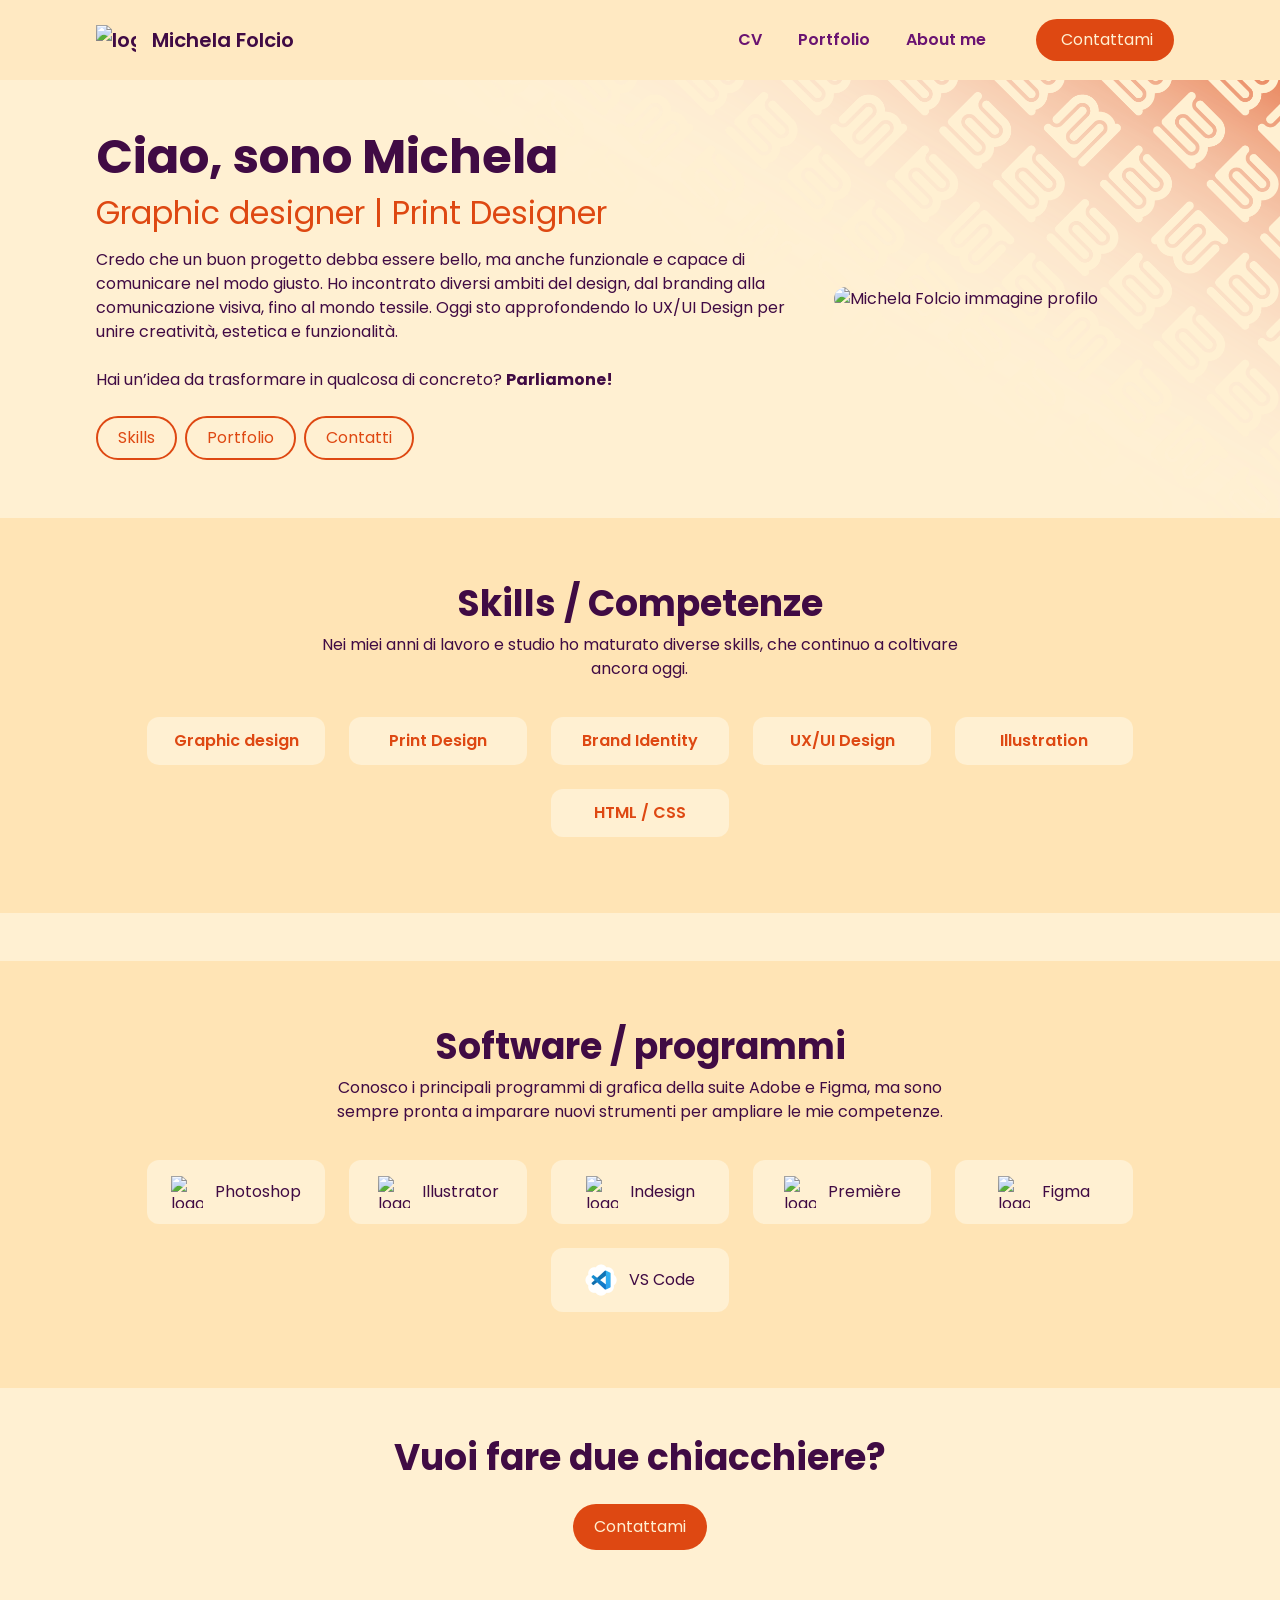
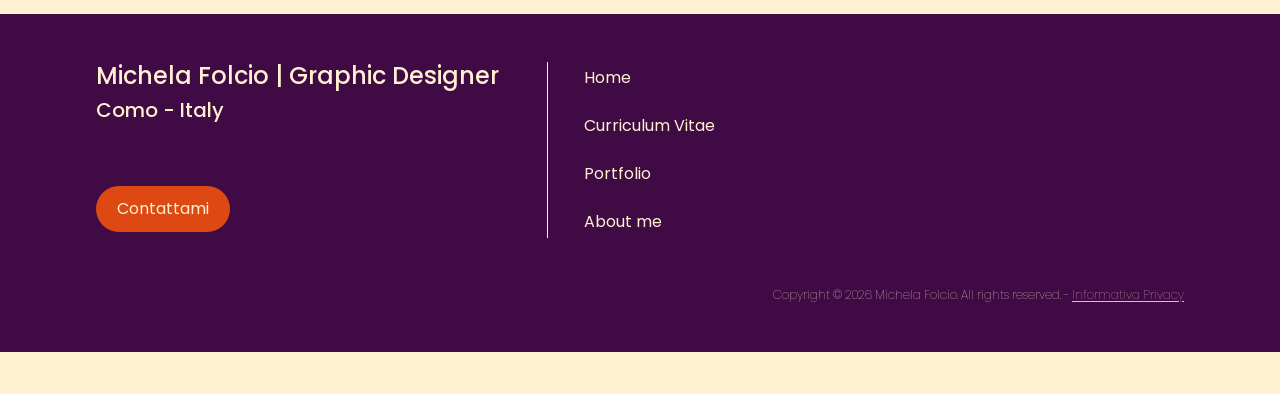
==== commit 367cecd6: "modifiche h2 e informativa" ====
--- a/Index.html
+++ b/Index.html
@@ -94,27 +94,27 @@
             </div>
             <div class="caselle">
                 <div class="casella">
-                    <h3>Graphic design</h3>
-                </div>
-
-                <div class="casella">
-                    <h3>Print Design</h3>
-                </div>
-
-                <div class="casella">
-                    <h3>Brand Identity</h3>
-                </div>
-
-                <div class="casella">
-                    <h3>UX/UI Design</h3>
-                </div>
-
-                <div class="casella">
-                    <h3>Illustration</h3>
-                </div>
-
-                <div class="casella">
-                    <h3>HTML / CSS</h3>
+                    <p>Graphic design</p>
+                </div>
+
+                <div class="casella">
+                    <p>Print Design</p>
+                </div>
+
+                <div class="casella">
+                    <p>Brand Identity</p>
+                </div>
+
+                <div class="casella">
+                    <p>UX/UI Design</p>
+                </div>
+
+                <div class="casella">
+                    <p>Illustration</p>
+                </div>
+
+                <div class="casella">
+                    <p>HTML / CSS</p>
                 </div>
 
             </div>
@@ -211,7 +211,7 @@
                 <a href="/portfolio/index.html"> Portfolio </a>
                 <a href="/aboutme/index.html"> About me </a>
             </div>
-            <p class="copyright">Copyright © 2026 Michela Folcio. All rights reserved.</p>
+            <p class="copyright">Copyright © 2026 Michela Folcio. All rights reserved. - <a href="privacy/index.html">Informativa Privacy</a></p>
         </footer>
 
     <script src="https://cdn.jsdelivr.net/npm/bootstrap@5.3.8/dist/js/bootstrap.bundle.min.js" integrity="sha384-FKyoEForCGlyvwx9Hj09JcYn3nv7wiPVlz7YYwJrWVcXK/BmnVDxM+D2scQbITxI" crossorigin="anonymous"></script>
--- a/assets/scss/styles.css
+++ b/assets/scss/styles.css
@@ -5,8 +5,12 @@
   box-sizing: border-box;
 }
 
-h1, h2 {
+h1, h2, h3 {
   font-weight: 700;
+}
+
+h3 {
+  font-size: 20px;
 }
 
 html {
@@ -18,6 +22,10 @@
   background-color: #fff0d2;
   color: #400b44;
   max-width: 1920px;
+  background-image: url("/assets/img/sfondotext-03.png");
+  background-repeat: no-repeat;
+  background-position: top right;
+  background-size: 120%;
 }
 
 a {
@@ -47,12 +55,16 @@
 nav .vocimenu a {
   font-weight: 600;
   padding: 8px 16px;
+  transition: 0, 8s;
 }
 nav .vocimenu a:hover {
   color: #DE4812;
   background-color: #ffdc9f;
   border-radius: 24px;
 }
+nav .vocimenu a:focus {
+  border: 2px solid #DE4812;
+}
 nav .left {
   display: flex;
   justify-content: right;
@@ -77,7 +89,7 @@
 }
 nav .left img {
   width: 40px;
-  margin-right: 8px;
+  margin-right: 16px;
 }
 
 nav .bottone-contatti a {
@@ -92,6 +104,9 @@
 nav .bottone-contatti a:last-child:hover {
   color: #fff0d2;
   background-color: #400b44;
+}
+nav .bottone-contatti a:last-child:focus {
+  border: 4px solid #DE4812;
 }
 nav .bottone-contatti a span {
   margin-left: 4px;
@@ -105,9 +120,34 @@
   padding: 10px 20px;
 }
 
+.back-to-top {
+  position: fixed;
+  right: 24px;
+  bottom: 24px;
+  z-index: 20;
+  display: inline-flex;
+  align-items: center;
+  justify-content: center;
+  width: 52px;
+  height: 52px;
+  padding: 0;
+  border-radius: 999px;
+  color: #fff0d2;
+  background-color: #DE4812;
+  box-shadow: 0 8px 18px rgba(222, 72, 18, 0.25);
+  transition: 0.3s ease;
+}
+.back-to-top i {
+  font-size: 18px;
+}
+.back-to-top:hover {
+  color: #fff0d2;
+  background-color: #400b44;
+}
+
 /*___MAIN___*/
 section {
-  padding: 48px 96px;
+  padding: 0 96px;
 }
 section #sottotitolo {
   text-align: left;
@@ -118,22 +158,20 @@
   text-align: left;
 }
 
-/* HOME - SEZIONE 1*/
+/* HOME - SEZIONE 1 hero*/
 .hero-section {
   display: flex;
   justify-content: space-between;
   align-items: center;
   gap: 40px;
   margin-top: 0px;
-  background-image: url("/assets/img/sfondotext-03.png");
-  background-repeat: no-repeat;
-  background-position: right top;
-  background-size: auto 120%;
+  padding: 48px 96px;
 }
 .hero-section h1 {
   font-size: 48px;
 }
 .hero-section h2 {
+  font-size: 32px;
   align-items: center;
 }
 .hero-section .text .links {
@@ -147,12 +185,16 @@
   border-radius: 999px;
   margin-right: 4px;
   margin-bottom: 10px;
-  transition: 0, 5s;
+  transition: 0.8s;
   background-color: transparent;
 }
 .hero-section .text .links a:hover {
   color: #400b44;
   border: 2px solid #400b44;
+  background-color: #ffe4b5;
+}
+.hero-section .text .links a:focus {
+  border: 4px solid #400b44;
 }
 .hero-section .text {
   flex: 8;
@@ -174,19 +216,6 @@
 .hero-section .my-photo img {
   border-radius: 999px;
   width: 350px;
-}
-.hero-section .fotoaboutme {
-  flex: 0 0 33.333%;
-  max-width: 33.333%;
-  min-width: 0;
-  display: flex;
-  justify-content: right;
-  align-items: center;
-}
-.hero-section .fotoaboutme img {
-  width: 100%;
-  max-width: 100%;
-  height: auto;
 }
 
 /*HOME - SEZIONE 2 skills */
@@ -227,7 +256,7 @@
   -o-object-fit: contain;
      object-fit: contain;
 }
-.sezione-skills .caselle .casella h3 {
+.sezione-skills .caselle .casella p {
   font-size: 16px;
   font-weight: 600;
   color: #DE4812;
@@ -239,11 +268,8 @@
   display: flex;
   flex-direction: column;
   align-items: center;
-  margin-top: 24px;
-  background-image: url("/assets/img/sfondotext-02.png");
-  background-repeat: no-repeat;
-  background-position: right bottom;
-  background-size: auto 160%;
+  margin: 0;
+  padding-bottom: 48px;
 }
 .contatti a {
   color: white;
@@ -270,6 +296,9 @@
 .contatti .bottone-contatti .mio-bottone:hover {
   color: #fff0d2;
   background-color: #6a1371;
+}
+.contatti .bottone-contatti .mio-bottone:focus {
+  border: 4px solid #DE4812;
 }
 
 /*___FOOTER___*/
@@ -292,9 +321,14 @@
 }
 .footer-right a {
   color: #fff0d2;
+  padding: 4px;
 }
 .footer-right a:hover {
   color: #ff8133;
+}
+.footer-right a:focus {
+  border: 2px solid #DE4812;
+  border-radius: 16px;
 }
 
 .copyright {
@@ -304,6 +338,14 @@
   font-weight: 100;
   text-align: right;
 }
+.copyright a {
+  color: rgba(255, 240, 210, 0.8);
+  text-decoration: underline;
+  text-underline-offset: 2px;
+}
+.copyright a:hover {
+  color: #ff8133;
+}
 
 .footer-left .bottone-contatti-footer .mio-bottone {
   display: inline-flex;
@@ -319,6 +361,9 @@
   color: #fff0d2;
   background-color: #6a1371;
 }
+.footer-left .bottone-contatti-footer .mio-bottone:focus {
+  border: 4px solid #DE4812;
+}
 
 .footer .social-icons {
   margin: 32px 0;
@@ -339,12 +384,7 @@
 /*____ PAGINA_CONTATTI____*/
 #contattimain {
   padding: 48px 0;
-  margin-bottom: 96px;
-  background-color: #ffe4b5;
-  background-image: url("/assets/img/sfondotext-03.png");
-  background-repeat: no-repeat;
-  background-position: right top;
-  background-size: auto 120%;
+  margin-bottom: 48px;
   display: flex;
   gap: 40px;
 }
@@ -379,6 +419,30 @@
   outline: none;
   resize: none;
 }
+.sezione-contatti .group .privacy-checkbox {
+  display: flex;
+  align-items: flex-start;
+  gap: 10px;
+  margin: 8px 0 18px;
+  font-size: 14px;
+  line-height: 1.5;
+}
+.sezione-contatti .group .privacy-checkbox input {
+  width: 18px;
+  height: 18px;
+  margin: 3px 0 0;
+  accent-color: #DE4812;
+  flex-shrink: 0;
+}
+.sezione-contatti .group .privacy-checkbox label {
+  margin: 0;
+  color: #400b44;
+}
+.sezione-contatti .group .privacy-checkbox label a {
+  color: #DE4812;
+  text-decoration: underline;
+  font-weight: 600;
+}
 .sezione-contatti .group form button {
   font-size: 16px;
   font-family: "Poppins", sans-serif;
@@ -388,10 +452,14 @@
   height: 50px;
   cursor: pointer;
   border-radius: 12px;
-  transition: 0.1s;
+  transition: 0.6s;
 }
 .sezione-contatti .group form button:hover {
-  filter: brightness(0.9);
+  background-color: #400b44;
+  color: #fff0d2;
+}
+.sezione-contatti .group form button:focus {
+  border: 4px solid #DE4812;
 }
 .sezione-contatti #form-message {
   margin-top: 16px;
@@ -406,7 +474,7 @@
 .sezione-social a {
   color: #DE4812;
   font-size: 44px;
-  transition: 0.1s;
+  transition: 0.8s;
 }
 .sezione-social .social-icons i {
   color: #DE4812;
@@ -420,17 +488,12 @@
 
 /*____ PAGINA_PORTFOLIO____*/
 #sezione-works {
-  padding: 48px 0;
+  padding: 0 0;
   margin-bottom: 96px;
 }
 #sezione-works h2 {
   padding: 20px 0;
-}
-#sezione-works {
-  background-image: url("/assets/img/sfondotext-03.png");
-  background-repeat: no-repeat;
-  background-position: right top;
-  background-size: auto 15%;
+  color: #DE4812;
 }
 
 #works h1 {
@@ -530,12 +593,6 @@
 }
 
 /*____PAGINA_CV____*/
-#cv {
-  background-image: url("/assets/img/sfondotext-03.png");
-  background-repeat: no-repeat;
-  background-position: right top;
-  background-size: auto 39%;
-}
 #cv .cv-container {
   padding: 48px 0;
 }
@@ -544,17 +601,15 @@
   padding: 4px 0;
   text-align: left;
 }
-#cv .cv-container p {
-  padding: 4px 0;
-}
 #cv .cv-container p.data {
   color: #DE4812;
   font-weight: 600;
+  padding-top: 16px;
+  border-bottom: 8px solid #ffe9c2;
 }
 #cv .cv-container h3 {
   font-weight: 600;
   font-size: 20px;
-  padding-bottom: 4px;
 }
 #cv .cv-container h4 {
   padding-bottom: 8px;
@@ -565,14 +620,14 @@
   display: flex;
   flex-direction: row;
   align-items: flex-start;
-  gap: 32px;
+  gap: 20px;
   padding-top: 16px;
 }
 #cv #skillscv .grigliasoft .programma {
   width: 10%;
   aspect-ratio: 1/1;
-  -o-object-fit: cover;
-     object-fit: cover;
+  -o-object-fit: contain;
+     object-fit: contain;
 }
 #cv #skillscv .grigliasoft .programma img {
   width: 100%;
@@ -584,16 +639,46 @@
   text-align: center;
 }
 
+#skills h3 {
+  margin-top: 24px;
+}
+
 .blocco {
   margin: 48px 0;
+  padding-bottom: 40px;
+  border-bottom: 1px solid #400b44;
 }
 
 /*___PAGINA - ABOUTME___*/
-.titoletto {
+.hero-section .text .titoletto {
+  font-weight: 800;
   margin-top: 48px;
 }
 
-/* MEDIA QUERIES */
+.fotoaboutme {
+  flex: 0 0 33.333%;
+  max-width: 33.333%;
+  min-width: 0;
+  display: flex;
+  justify-content: right;
+  align-items: center;
+}
+.fotoaboutme img {
+  width: 100%;
+  max-width: 100%;
+  height: auto;
+}
+
+.policy {
+  display: flex;
+  flex-direction: column;
+  padding: 48px 96px;
+}
+.policy .privacy-section {
+  padding-top: 32px;
+}
+
+/* ____________MEDIA QUERIES_____________ */
 @media (max-width: 992px) {
   /*HOME - sezione1*/
   .hero-section {
@@ -602,6 +687,12 @@
   .hero-section h1 {
     font-size: 32px;
   }
+  .hero-section h2 {
+    font-size: 32px;
+  }
+  h3 {
+    font-size: 20px;
+  }
   .my-photo img {
     width: 200px;
   }
@@ -628,6 +719,12 @@
   }
 }
 @media (max-width: 900px) {
+  body {
+    background-image: url("/assets/img/sfondotext-03.png");
+    background-repeat: no-repeat;
+    background-position: top right;
+    background-size: 160%;
+  }
   nav {
     padding: 0 48px;
   }
@@ -674,6 +771,12 @@
   }
 }
 @media (max-width: 768px) {
+  body {
+    background-image: url("/assets/img/sfondotext-03.png");
+    background-repeat: no-repeat;
+    background-position: top right;
+    background-size: 200%;
+  }
   /*navbar*/
   nav {
     padding: 0 20px;
@@ -762,10 +865,17 @@
   }
   /*HOME - sezione1*/
   .hero-section {
+    padding: 16px 20px;
     background-size: 250%;
+  }
+  .hero-section h1 {
+    font-size: 32px;
   }
   .hero-section h2 {
     font-size: 24px;
+  }
+  h3 {
+    font-size: 16px;
   }
   .my-photo {
     width: 100%;
@@ -783,13 +893,16 @@
   section {
     padding: 16px 32px;
   }
+  .back-to-top {
+    right: 20px;
+    bottom: 20px;
+    width: 48px;
+    height: 48px;
+  }
   #contattimain,
   #uxuidesign {
     padding: 16px 32px;
   }
-  #contattimain {
-    background-size: 250%;
-  }
   #graphic-design {
     padding: 16px 32px;
   }
@@ -821,7 +934,18 @@
   h1 {
     font-size: 32px;
   }
-  /*HOME - sezione skills*/
+  h2,
+  section h2,
+  .hero-section h2,
+  .hero-section .text h2,
+  .sezione-skills h2,
+  #contattimain h2,
+  .sezione-contatti h2,
+  .sezione-social h2,
+  #sezione-works h2,
+  #cv .cv-container h2 {
+    font-size: 24px;
+  }
   .sezione-skills h2 {
     font-size: 24px;
   }
@@ -831,14 +955,14 @@
   .sezione-skills .caselle .skill {
     color: #DE4812;
   }
-  #cv {
-    background-size: 250%;
-  }
-  #cv #skillscv .grigliasoft {
+  #skillscv .grigliasoft {
     flex-wrap: wrap;
     gap: 16px;
   }
-  #cv #skillscv .grigliasoft .programma {
+  #skillscv .grigliasoft p {
+    display: none;
+  }
+  #skillscv .grigliasoft .programma {
     width: calc((100% - 32px) / 3);
   }
   /*PAGINA - CONTATTI*/
@@ -859,12 +983,16 @@
     font-size: 40px;
     margin: 0;
   }
-}
-/*PAGINA - PORTFOLIO*/
-#sezione-works {
-  background-size: 250%;
-}
-
-.portfolio-item {
-  flex: 0 0 calc((100% - 20px) / 1);
+  /*PAGINA - PORTFOLIO*/
+  .portfolio-item {
+    flex: 0 0 calc((100% - 40px) / 2);
+  }
+}
+@media (max-width: 576px) {
+  body {
+    background-image: url("/assets/img/sfondotext-03.png");
+    background-repeat: no-repeat;
+    background-position: top right;
+    background-size: 250%;
+  }
 }/*# sourceMappingURL=styles.css.map */
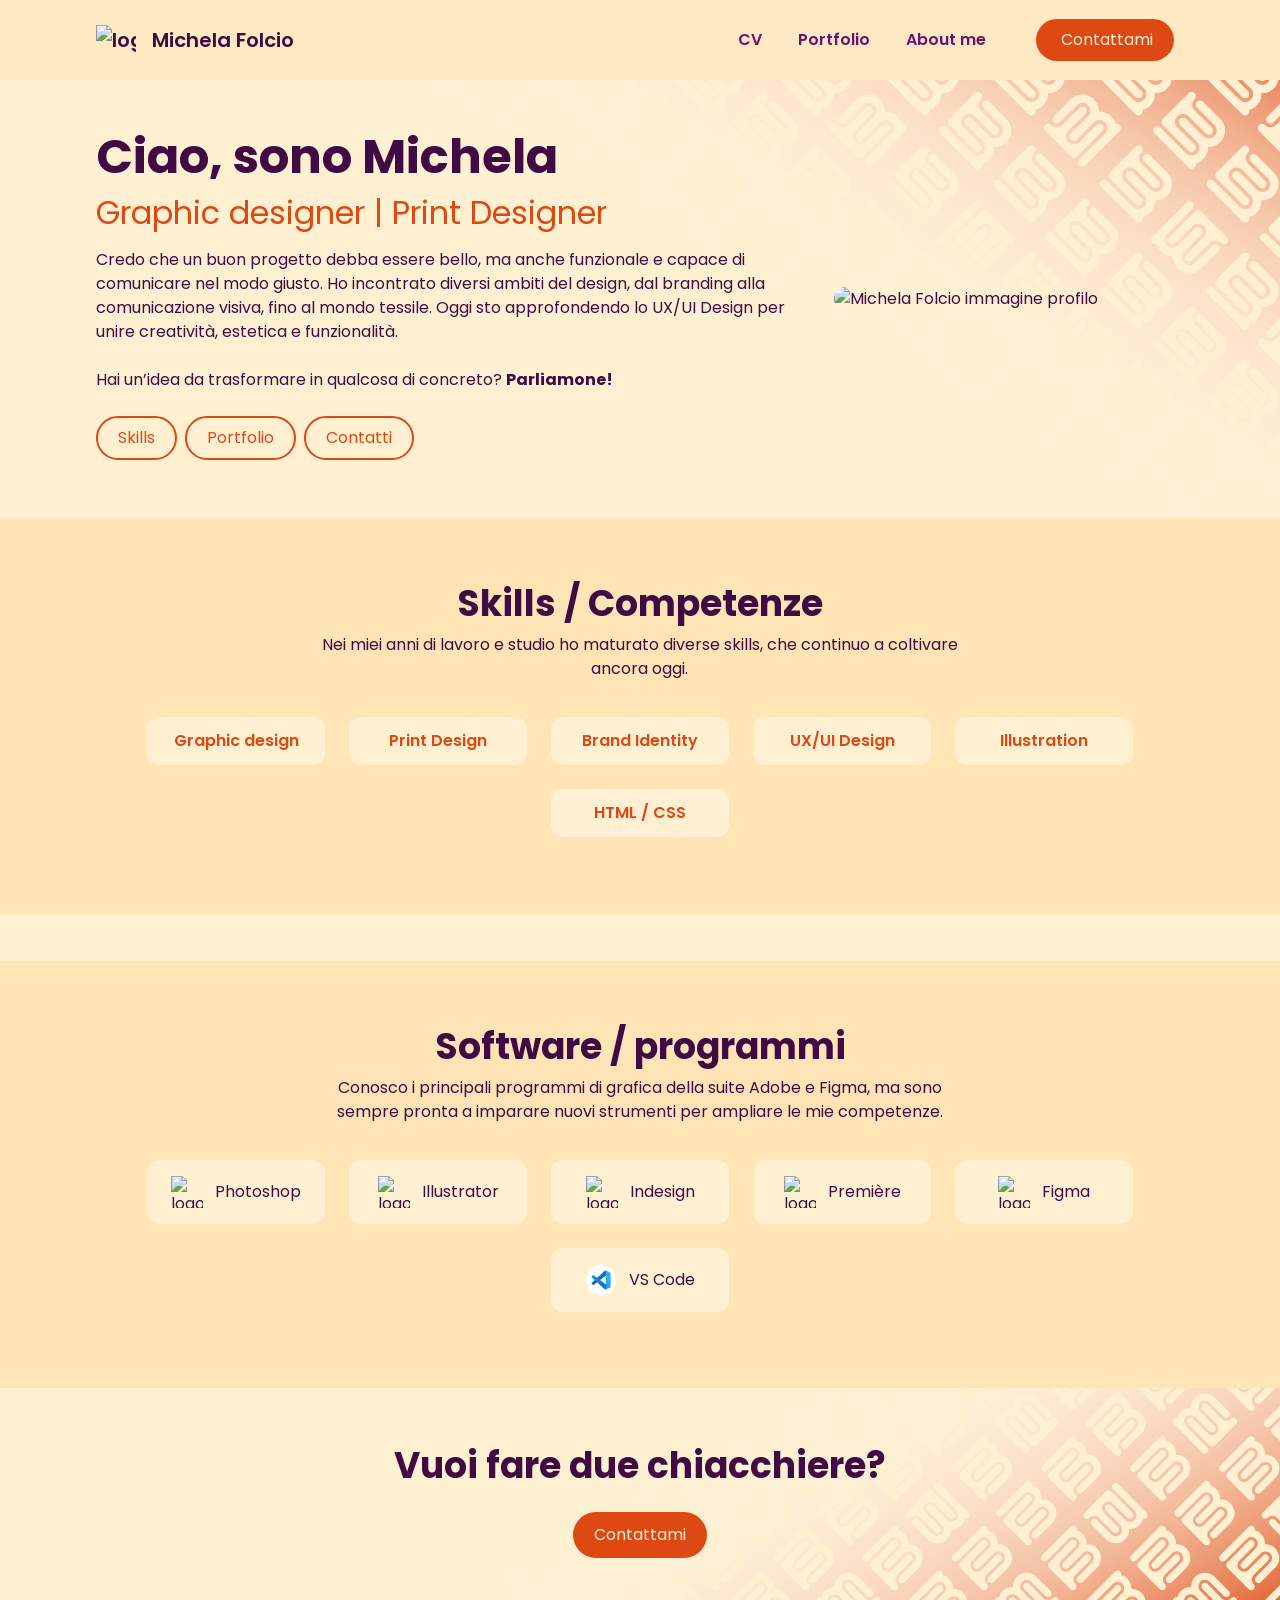
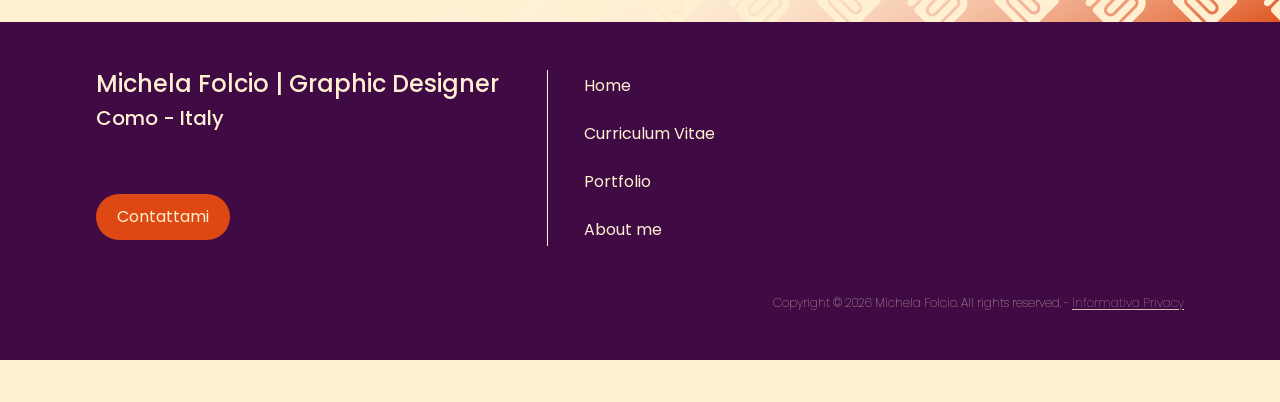
==== commit 72f62e9c: "ultime modifiche" ====
--- a/Index.html
+++ b/Index.html
@@ -179,19 +179,19 @@
                 <h5>Como - Italy</h5>
                 
                 <div class="social-icons">
-                    <a href="https://www.instagram.com/mikyfolciodesigner/">
+                    <a href="https://www.instagram.com/mikyfolciodesigner/" target="_blank" rel="noopener noreferrer">
                         <i class="fa-brands fa-instagram"></i>
                     </a>
 
-                    <a href="https://www.linkedin.com/in/michela-folcio-2abb16b8/">
+                    <a href="https://www.linkedin.com/in/michela-folcio-2abb16b8/" target="_blank" rel="noopener noreferrer">
                         <i class="fa-brands fa-linkedin"></i>
                     </a>
 
-                    <a href="https://github.com/mikyfolcio">
+                    <a href="https://github.com/mikyfolcio" target="_blank" rel="noopener noreferrer">
                         <i class="fa-brands fa-github"></i>
                     </a>
 
-                    <a href="https://www.behance.net/MichelaF">
+                    <a href="https://www.behance.net/MichelaF" target="_blank" rel="noopener noreferrer">
                         <i class="fa-brands fa-behance"></i>
                     </a>
                 </div>
--- a/assets/scss/styles.css
+++ b/assets/scss/styles.css
@@ -219,8 +219,11 @@
 }
 
 /*HOME - SEZIONE 2 skills */
+#skills.sezione-skills {
+  margin-bottom: 48px;
+}
+
 .sezione-skills {
-  margin-bottom: 48px;
   padding: 64px 96px;
   background-color: #ffe4b5;
 }
@@ -270,6 +273,11 @@
   align-items: center;
   margin: 0;
   padding-bottom: 48px;
+  padding-top: 56px;
+  background-image: url(/assets/img/sfondotext-02.svg);
+  background-position: right bottom;
+  background-repeat: none;
+  background-size: 100%;
 }
 .contatti a {
   color: white;
@@ -605,7 +613,8 @@
   color: #DE4812;
   font-weight: 600;
   padding-top: 16px;
-  border-bottom: 8px solid #ffe9c2;
+  border-bottom: 4px solid #DE4812;
+  display: inline-block;
 }
 #cv .cv-container h3 {
   font-weight: 600;
@@ -712,6 +721,14 @@
   }
   .sezione-contatti .group {
     flex-direction: column;
+  }
+  .sezione-social {
+    width: 100%;
+    margin: 32px 0 0;
+    text-align: left;
+  }
+  .sezione-social .social-icons {
+    justify-content: flex-start;
   }
   /*PAGINA - PORTFOLIO*/
   .portfolio-item {
@@ -910,12 +927,18 @@
   #print-design {
     padding: 0 32px 16px 32px;
   }
+  .contatti {
+    background-size: 200%;
+  }
   .contatti .bottone-contatti {
     width: 100%;
     margin: 16px 0;
   }
   .contatti .bottone-contatti .mio-bottone {
     width: 100%;
+  }
+  #skills .sezione-skills {
+    margin-bottom: 48px;
   }
   .sezione-skills {
     padding: 32px;
@@ -975,6 +998,10 @@
   .sezione-social {
     padding: 0 32px;
     margin: 0 0 32px 0;
+    text-align: left;
+  }
+  .sezione-social .social-icons {
+    justify-content: flex-start;
   }
   .social-icons {
     width: 100%;
